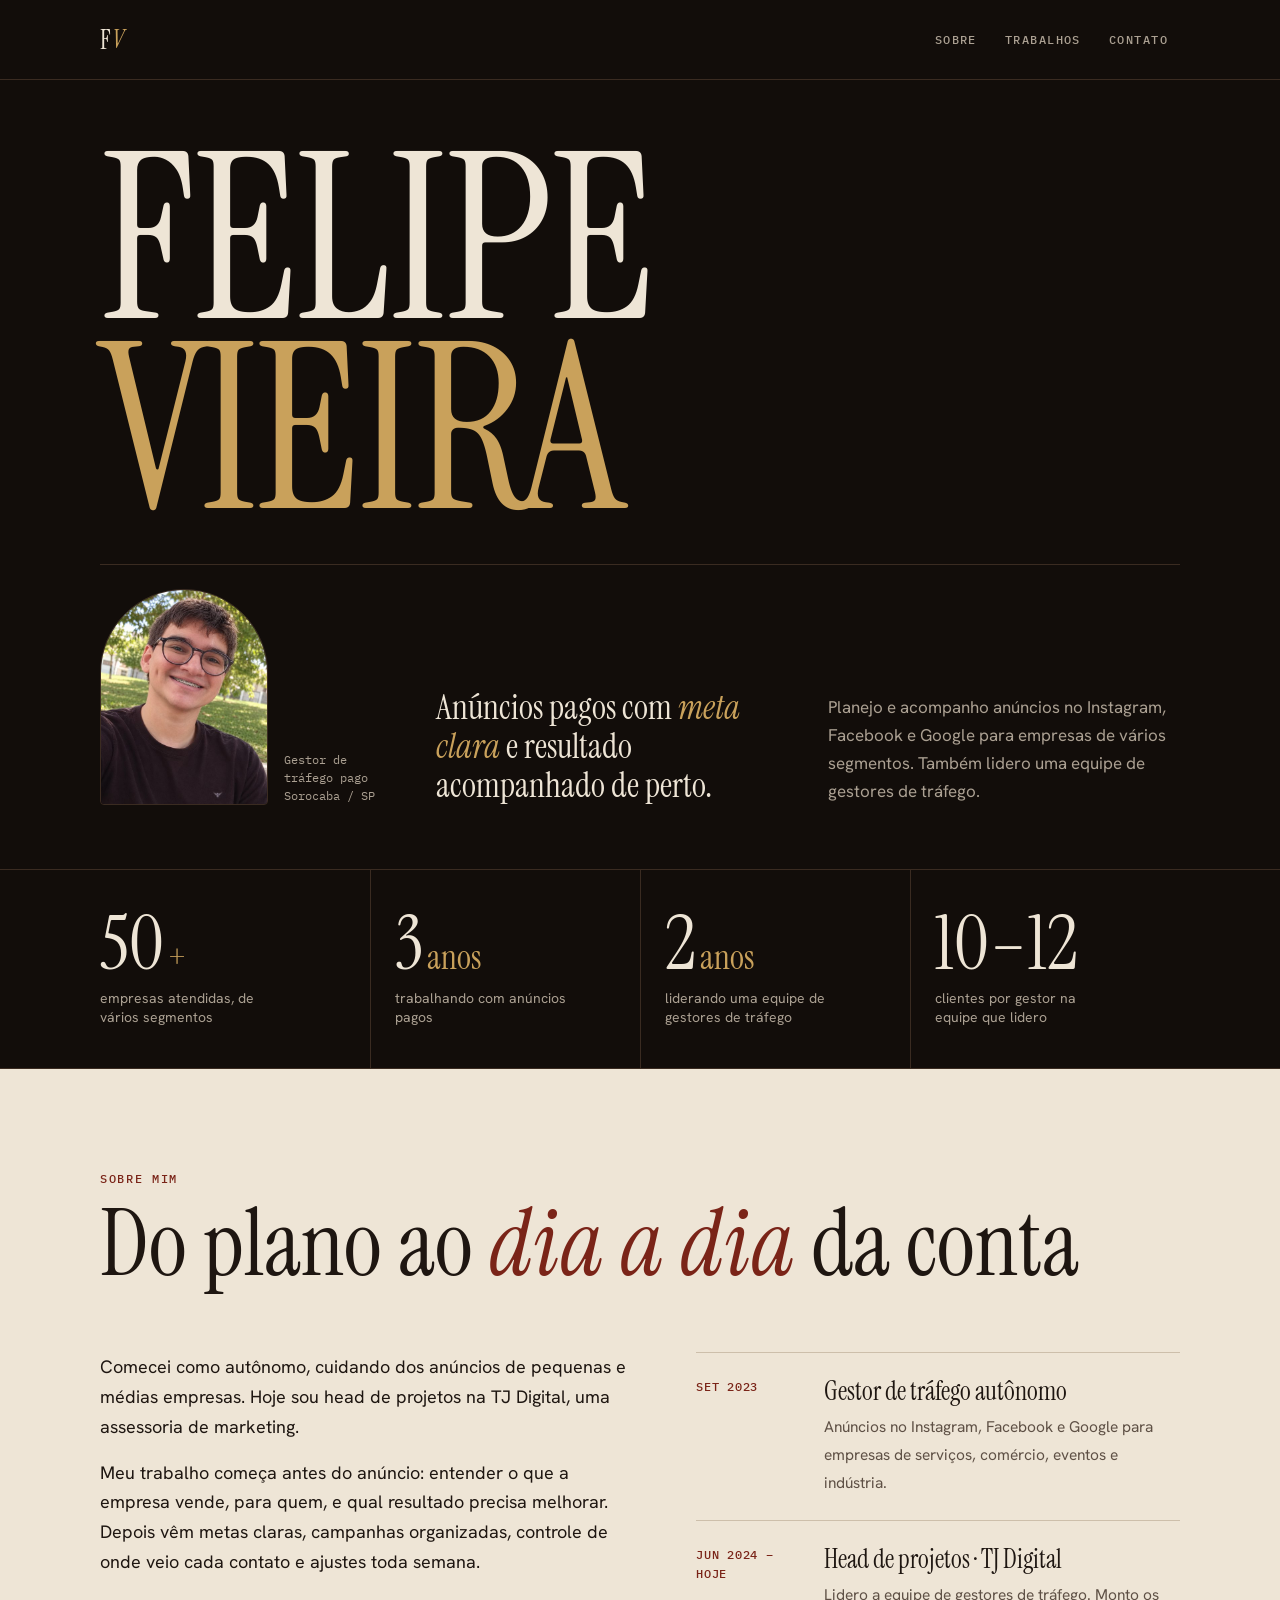
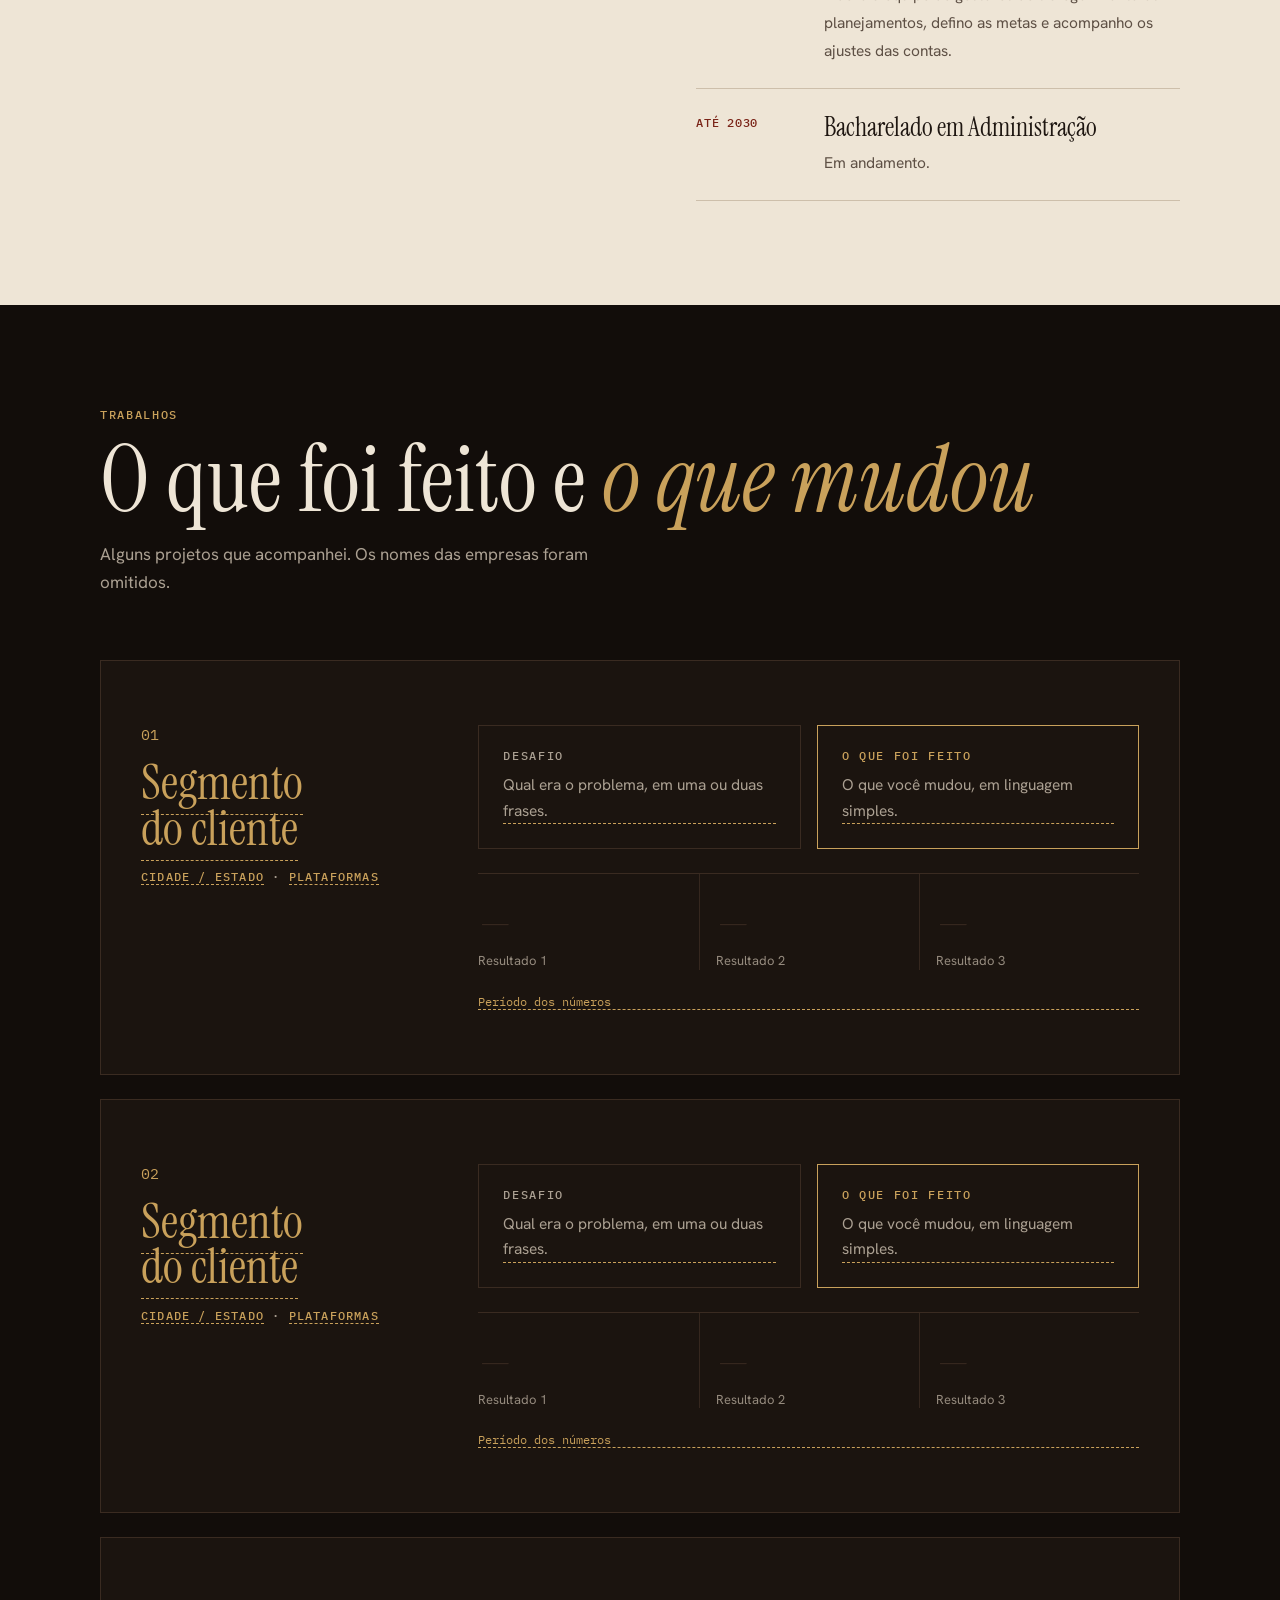
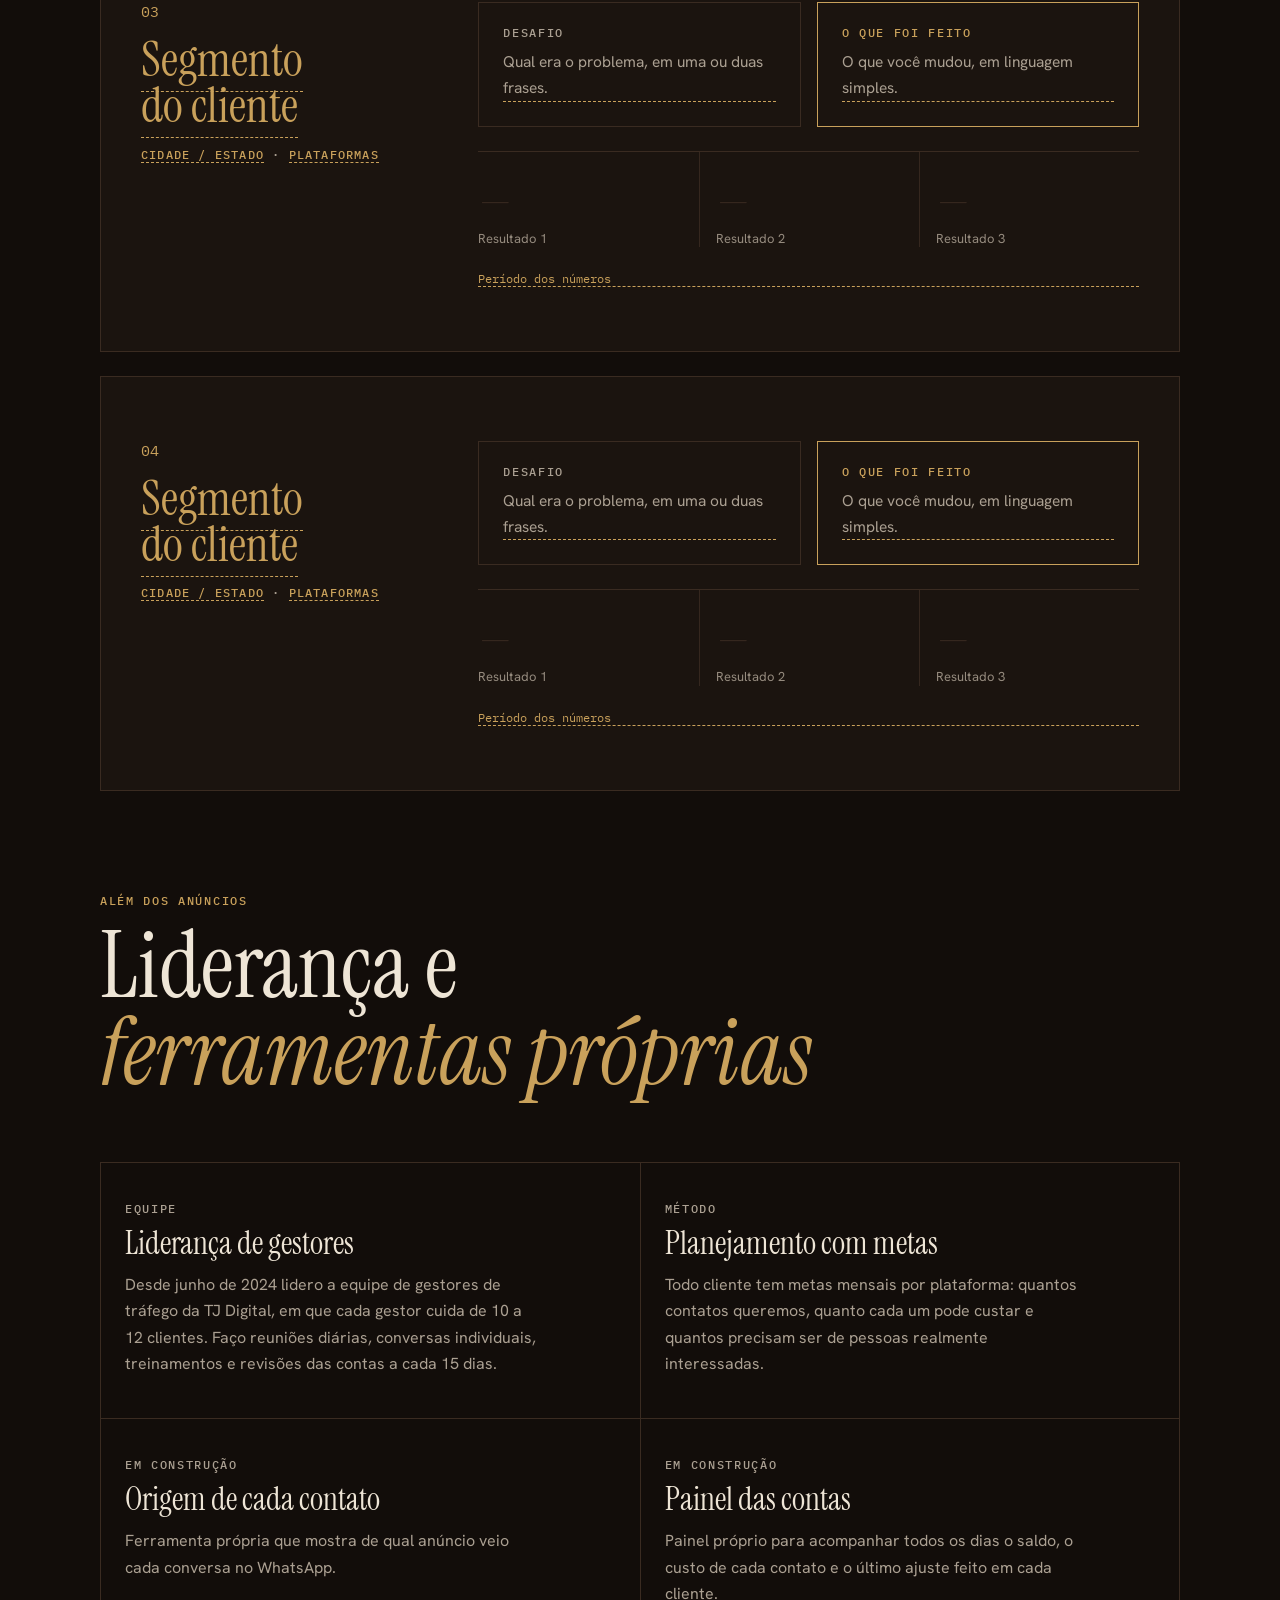
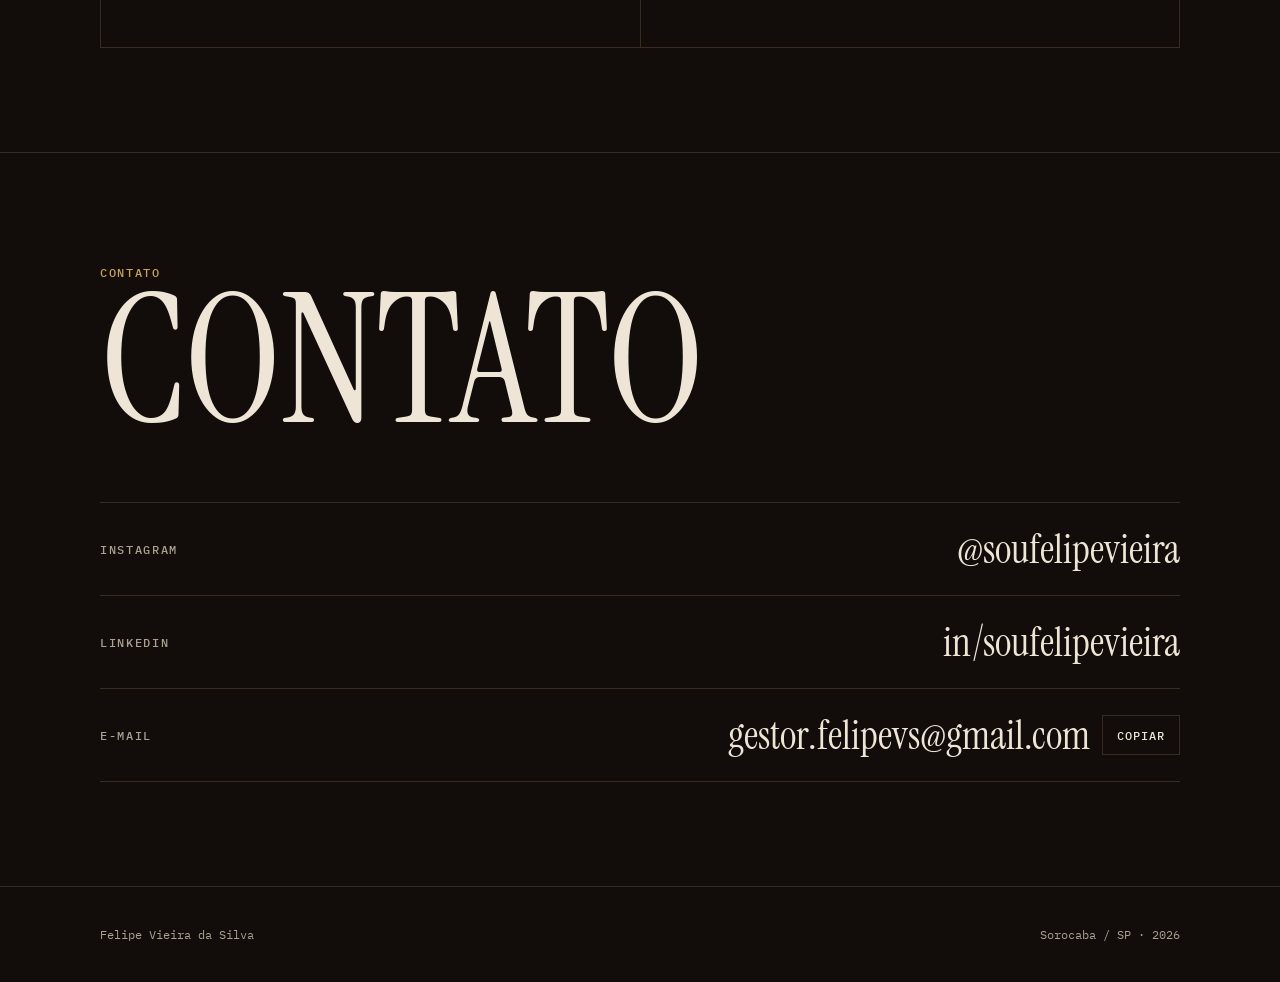
==== index.html @ b5c44168 "Primeira versão do portfólio Co-Authored-By: Claude Opus 5.5 <noreply@anthropic.com> Claude-Session:" ====
<!doctype html>
<html lang="pt-BR">
<head>
<script async src="https://www.googletagmanager.com/gtm.js?id=GTM-PTPLWL6Q"></script>
<script>
  window.dataLayer = window.dataLayer || [];
  function gtag(){dataLayer.push(arguments);}
  gtag('js', new Date());
</script>
<meta charset="utf-8">
<meta name="viewport" content="width=device-width, initial-scale=1, viewport-fit=cover">
<meta property="og:title" content="Felipe Vieira · Gestor de tráfego pago">
<meta property="og:description" content="Trabalhos, números e contato de Felipe Vieira, gestor de tráfego pago.">
<meta property="og:image" content="https://soufelipevieira.com/foto-felipe.jpg">
<meta property="og:url" content="https://soufelipevieira.com/">
<meta property="og:type" content="website">
<link rel="canonical" href="https://soufelipevieira.com/">
<title>Felipe Vieira · Tráfego</title>
<meta name="description" content="Felipe Vieira, gestor de tráfego pago. Trabalhos, números e contato.">
<link rel="preconnect" href="https://fonts.googleapis.com">
<link rel="preconnect" href="https://fonts.gstatic.com" crossorigin>
<link rel="stylesheet" href="https://fonts.googleapis.com/css2?family=Instrument+Serif:ital@0;1&family=Hanken+Grotesk:wght@400;500;600&family=IBM+Plex+Mono:wght@400;500&display=swap">
<style>
html,body{margin:0}img{max-width:100%}[hidden]{display:none!important}

/* Layout: estrutura de landing (topo, números, sobre, trabalhos, contato) com clima de galeria escura —
   nome gigante em serifa estreita, foto pequena emoldurada, uma faixa clara de "papel" no meio para dar respiro. */
:root{
  --ink:#120D0A;        /* fundo: quase preto, amarronzado */
  --ink-2:#1B140F;      /* superfícies */
  --line:#3A2B21;       /* linhas e bordas */
  --paper:#EEE5D6;      /* branco quebrado (texto e faixa clara) */
  --paper-dim:#ABA092;  /* texto secundário no escuro */
  --gold:#C9A15B;       /* destaque único */
  --oxblood:#7A2418;    /* toque de vermelho profundo, só detalhe */
  --on-paper:#1E1611;   /* texto na faixa clara */
  --on-paper-dim:#5E5045;
  --f-display:'Instrument Serif', 'Times New Roman', Georgia, serif;
  --f-body:'Hanken Grotesk', system-ui, -apple-system, 'Segoe UI', sans-serif;
  --f-data:'IBM Plex Mono', ui-monospace, Menlo, monospace;
  --s-1:8px; --s-2:16px; --s-3:24px; --s-4:40px; --s-5:64px; --s-6:104px;
  color-scheme:dark;
}
*{box-sizing:border-box}
html{scroll-behavior:smooth}
@media (prefers-reduced-motion:reduce){html{scroll-behavior:auto}}
body{background:var(--ink);color:var(--paper);font:17px/1.65 var(--f-body);-webkit-font-smoothing:antialiased}
.wrap{max-width:1120px;margin:0 auto;padding-left:max(20px,env(safe-area-inset-left,0px));padding-right:max(20px,env(safe-area-inset-right,0px))}
h1,h2,h3{font-family:var(--f-display);font-weight:400;margin:0;line-height:.95;text-wrap:balance}
p{margin:0}
a{color:inherit}
:focus-visible{outline:2px solid var(--gold);outline-offset:4px;border-radius:2px}
.skip{position:absolute;left:-9999px;top:8px;background:var(--gold);color:var(--ink);padding:8px 12px;z-index:100}
.skip:focus{left:16px}
.label{font:500 12px/1 var(--f-data);letter-spacing:.14em;text-transform:uppercase;color:var(--gold)}
.label.dim{color:var(--paper-dim)}

/* topo */
.nav{padding-block:22px;border-bottom:1px solid var(--line)}
.nav .wrap{display:flex;justify-content:space-between;align-items:center;gap:16px}
.mono{font:400 26px/1 var(--f-display);letter-spacing:.02em;text-decoration:none}
.mono i{color:var(--gold)}
.nav ul{list-style:none;margin:0;padding:0;display:flex;gap:4px}
.nav a.l{display:inline-block;padding:10px 12px;font:500 12px var(--f-data);letter-spacing:.12em;text-transform:uppercase;text-decoration:none;color:var(--paper-dim)}
.nav a.l:hover{color:var(--paper)}

.hero{padding-block:var(--s-5) var(--s-5)}
.hero .wrap{display:grid;gap:var(--s-4);grid-template-columns:minmax(0,1fr)}
@media(min-width:860px){.hero-side{display:grid!important;grid-template-columns:auto minmax(0,1fr) minmax(0,1fr);gap:var(--s-4)!important;align-items:end;padding-top:var(--s-3);border-top:1px solid var(--line)}}
.name{font-size:clamp(84px,21vw,232px);text-transform:uppercase;letter-spacing:-.01em;line-height:.82}
.name span{display:block}
.name span:last-child{color:var(--gold)}
.hero-side{display:flex;flex-direction:column;gap:var(--s-3)}
.portrait{display:flex;gap:var(--s-2);align-items:flex-end}
.portrait img{width:168px;height:216px;object-fit:cover;object-position:52% 30%;border-radius:84px 84px 4px 4px;display:block;border:1px solid var(--line)}
.portrait figcaption{font:400 12px/1.5 var(--f-data);color:var(--paper-dim);max-width:16ch}
.tagline{font:400 clamp(26px,3.4vw,34px)/1.15 var(--f-display)}
.tagline em{color:var(--gold)}
.intro{color:var(--paper-dim);max-width:44ch}

/* números */
.numbers{border-block:1px solid var(--line)}
.numbers ul{list-style:none;margin:0;padding:0;display:grid;grid-template-columns:repeat(2,minmax(0,1fr))}
@media(min-width:860px){.numbers ul{grid-template-columns:repeat(4,minmax(0,1fr))}}
.numbers li{padding:var(--s-4) var(--s-2) var(--s-4) 0;display:flex;flex-direction:column;gap:10px;border-bottom:1px solid var(--line)}
.numbers li:nth-child(odd){padding-right:var(--s-2)}
.numbers li:nth-child(even){padding-left:var(--s-2);border-left:1px solid var(--line)}
@media(min-width:860px){
  .numbers li{border-bottom:none;padding:var(--s-4) var(--s-3)!important;border-left:1px solid var(--line)}
  .numbers li:first-child{border-left:none;padding-left:0!important}
}
.numbers b{font:400 clamp(52px,7vw,76px)/.9 var(--f-display);color:var(--paper);font-variant-numeric:lining-nums}
.numbers b small{font-size:.45em;color:var(--gold);margin-left:4px}
.numbers span{font-size:14px;line-height:1.4;color:var(--paper-dim);max-width:22ch}

/* seções */
.section{padding-block:var(--s-6)}
.head{display:flex;flex-direction:column;gap:var(--s-2);margin-bottom:var(--s-5)}
.head h2{font-size:clamp(48px,8vw,92px)}
.head h2 em{color:var(--gold)}
.head p{color:var(--paper-dim);max-width:52ch}

/* sobre: faixa clara */
.about{background:var(--paper);color:var(--on-paper)}
.about .label{color:var(--oxblood)}
.about .head h2 em{color:var(--oxblood)}
.about .head p{color:var(--on-paper-dim)}
.about-grid{display:grid;gap:var(--s-5);grid-template-columns:minmax(0,1fr)}
@media(min-width:860px){.about-grid{grid-template-columns:minmax(0,1.1fr) minmax(0,1fr)}}
.about-text{display:flex;flex-direction:column;gap:var(--s-2);font-size:18px;max-width:58ch}
.timeline{list-style:none;margin:0;padding:0;border-top:1px solid #cdbfab}
.timeline li{display:grid;grid-template-columns:112px minmax(0,1fr);gap:var(--s-2);padding-block:var(--s-3);border-bottom:1px solid #cdbfab}
.timeline time{font:500 12px/1.6 var(--f-data);letter-spacing:.06em;text-transform:uppercase;color:var(--oxblood)}
.timeline strong{display:block;font:400 26px/1.1 var(--f-display);margin-bottom:6px}
.timeline span{color:var(--on-paper-dim);font-size:15.5px}

/* trabalhos: modelos */
.cases{display:flex;flex-direction:column;gap:var(--s-3)}
.case{border:1px solid var(--line);background:var(--ink-2);padding:var(--s-4) var(--s-3);display:grid;gap:var(--s-4);grid-template-columns:minmax(0,1fr)}
@media(min-width:860px){.case{grid-template-columns:minmax(0,.9fr) minmax(0,2fr);padding:var(--s-5) var(--s-4)}}
.case-id{display:flex;flex-direction:column;gap:var(--s-2)}
.case-no{font:400 15px var(--f-data);color:var(--gold)}
.case h3{font-size:clamp(34px,4.4vw,48px)}
.case-meta{font:500 12px/1.6 var(--f-data);letter-spacing:.1em;text-transform:uppercase;color:var(--paper-dim)}
.case-body{display:flex;flex-direction:column;gap:var(--s-3)}
.pair{display:grid;gap:var(--s-2);grid-template-columns:minmax(0,1fr)}
@media(min-width:640px){.pair{grid-template-columns:repeat(2,minmax(0,1fr))}}
.block{padding:var(--s-3);border:1px solid var(--line);display:flex;flex-direction:column;gap:10px}
.block.done{border-color:var(--gold)}
.block p{color:var(--paper-dim);font-size:15.5px}
.results{display:grid;grid-template-columns:repeat(3,minmax(0,1fr));border-top:1px solid var(--line)}
.result{padding:var(--s-3) var(--s-2) 0 0;display:flex;flex-direction:column;gap:6px;min-width:0}
.result + .result{padding-left:var(--s-2);border-left:1px solid var(--line)}
.result b{font:400 clamp(34px,4.6vw,48px)/1 var(--f-display);color:var(--paper)}
.result span{font-size:13px;line-height:1.35;color:var(--paper-dim)}
.period{font:400 12px var(--f-data);color:var(--paper-dim)}
.tbd{color:var(--paper-dim);opacity:.85}
.tbd b{color:var(--line);-webkit-text-stroke:0}

/* além dos anúncios */
.extras{display:grid;gap:1px;background:var(--line);border:1px solid var(--line);grid-template-columns:minmax(0,1fr)}
@media(min-width:760px){.extras{grid-template-columns:repeat(2,minmax(0,1fr))}}
.extra{background:var(--ink);padding:var(--s-4) var(--s-3);display:flex;flex-direction:column;gap:12px}
.extra h3{font-size:32px;line-height:1.05}
.extra p{color:var(--paper-dim);font-size:16px;max-width:46ch}

/* contato */
.contact{border-top:1px solid var(--line)}
.contact h2{font-size:clamp(72px,16vw,180px);text-transform:uppercase;line-height:.85}
.contact-list{list-style:none;margin:var(--s-5) 0 0;padding:0;border-top:1px solid var(--line)}
.contact-list li{display:flex;flex-wrap:wrap;justify-content:space-between;align-items:center;gap:12px 24px;padding-block:var(--s-3);border-bottom:1px solid var(--line)}
.contact-list .k{font:500 12px var(--f-data);letter-spacing:.14em;text-transform:uppercase;color:var(--paper-dim);min-width:120px}
.contact-list a{font:400 clamp(26px,4vw,40px)/1.1 var(--f-display);text-decoration:none;overflow-wrap:anywhere;min-width:0}
.contact-list a:hover{color:var(--gold)}
.contact-list .v{display:flex;flex-wrap:wrap;align-items:center;gap:12px;flex:1;justify-content:flex-end;min-width:0}
.copy{font:500 12px var(--f-data);letter-spacing:.08em;text-transform:uppercase;padding:10px 14px;background:transparent;border:1px solid var(--line);color:var(--paper);cursor:pointer;min-height:40px}
.copy:hover{border-color:var(--gold)}
.ph{color:var(--gold);border-bottom:1px dashed var(--gold)}
footer{padding-block:var(--s-4);border-top:1px solid var(--line)}
footer .wrap{display:flex;flex-wrap:wrap;justify-content:space-between;gap:12px;font:400 12px var(--f-data);color:var(--paper-dim)}

@media (prefers-reduced-motion:no-preference){
  .name span{animation:rise .9s cubic-bezier(.2,.7,.2,1) both}
  .name span:last-child{animation-delay:.08s}
  @keyframes rise{from{transform:translateY(18px);opacity:.25}to{transform:none;opacity:1}}
  .contact-list a,.nav a.l,.copy{transition:color .2s,border-color .2s}
}
</style>

</head>
<body>
<a class="skip" href="#conteudo">Pular para o conteúdo</a>

<nav class="nav" aria-label="Principal">
  <div class="wrap">
    <a class="mono" href="#topo" aria-label="Início">F<i>V</i></a>
    <ul>
      <li><a class="l" href="#sobre">Sobre</a></li>
      <li><a class="l" href="#trabalhos">Trabalhos</a></li>
      <li><a class="l" href="#contato">Contato</a></li>
    </ul>
  </div>
</nav>

<header class="hero" id="topo">
  <div class="wrap">
    <h1 class="name"><span>Felipe</span><span>Vieira</span></h1>
    <div class="hero-side">
      <figure class="portrait" style="margin:0">
        <img src="foto-felipe.jpg" alt="Retrato de Felipe Vieira" width="168" height="216">
        <figcaption>Gestor de tráfego pago<br>Sorocaba / SP</figcaption>
      </figure>
      <p class="tagline">Anúncios pagos com <em>meta clara</em> e resultado acompanhado de perto.</p>
      <p class="intro">Planejo e acompanho anúncios no Instagram, Facebook e Google para empresas de vários segmentos. Também lidero uma equipe de gestores de tráfego.</p>
    </div>
  </div>
</header>

<main id="conteudo">

<section class="numbers" aria-label="Números">
  <div class="wrap">
    <ul>
      <li><b>50<small>+</small></b><span>empresas atendidas, de vários segmentos</span></li>
      <li><b>3<small>anos</small></b><span>trabalhando com anúncios pagos</span></li>
      <li><b>2<small>anos</small></b><span>liderando uma equipe de gestores de tráfego</span></li>
      <li><b>10–12</b><span>clientes por gestor na equipe que lidero</span></li>
    </ul>
  </div>
</section>

<section class="section about" id="sobre">
  <div class="wrap">
    <div class="head">
      <span class="label">Sobre mim</span>
      <h2>Do plano ao <em>dia a dia</em> da conta</h2>
    </div>
    <div class="about-grid">
      <div class="about-text">
        <p>Comecei como autônomo, cuidando dos anúncios de pequenas e médias empresas. Hoje sou head de projetos na TJ Digital, uma assessoria de marketing.</p>
        <p>Meu trabalho começa antes do anúncio: entender o que a empresa vende, para quem, e qual resultado precisa melhorar. Depois vêm metas claras, campanhas organizadas, controle de onde veio cada contato e ajustes toda semana.</p>
      </div>
      <ol class="timeline">
        <li><time>set 2023</time><div><strong>Gestor de tráfego autônomo</strong><span>Anúncios no Instagram, Facebook e Google para empresas de serviços, comércio, eventos e indústria.</span></div></li>
        <li><time>jun 2024 – hoje</time><div><strong>Head de projetos · TJ Digital</strong><span>Lidero a equipe de gestores de tráfego. Monto os planejamentos, defino as metas e acompanho os ajustes das contas.</span></div></li>
        <li><time>até 2030</time><div><strong>Bacharelado em Administração</strong><span>Em andamento.</span></div></li>
      </ol>
    </div>
  </div>
</section>

<section class="section" id="trabalhos">
  <div class="wrap">
    <div class="head">
      <span class="label">Trabalhos</span>
      <h2>O que foi feito e <em>o que mudou</em></h2>
      <p>Alguns projetos que acompanhei. Os nomes das empresas foram omitidos.</p>
    </div>

    <div class="cases">
      <article class="case">
        <div class="case-id">
          <span class="case-no">01</span>
          <h3><span class="ph">Segmento do cliente</span></h3>
          <span class="case-meta"><span class="ph">Cidade / estado</span> · <span class="ph">Plataformas</span></span>
        </div>
        <div class="case-body">
          <div class="pair">
            <div class="block"><span class="label dim">Desafio</span><p class="ph">Qual era o problema, em uma ou duas frases.</p></div>
            <div class="block done"><span class="label">O que foi feito</span><p class="ph">O que você mudou, em linguagem simples.</p></div>
          </div>
          <div class="results">
            <div class="result tbd"><b>—</b><span>Resultado 1</span></div>
            <div class="result tbd"><b>—</b><span>Resultado 2</span></div>
            <div class="result tbd"><b>—</b><span>Resultado 3</span></div>
          </div>
          <p class="period ph">Período dos números</p>
        </div>
      </article>

      <article class="case">
        <div class="case-id">
          <span class="case-no">02</span>
          <h3><span class="ph">Segmento do cliente</span></h3>
          <span class="case-meta"><span class="ph">Cidade / estado</span> · <span class="ph">Plataformas</span></span>
        </div>
        <div class="case-body">
          <div class="pair">
            <div class="block"><span class="label dim">Desafio</span><p class="ph">Qual era o problema, em uma ou duas frases.</p></div>
            <div class="block done"><span class="label">O que foi feito</span><p class="ph">O que você mudou, em linguagem simples.</p></div>
          </div>
          <div class="results">
            <div class="result tbd"><b>—</b><span>Resultado 1</span></div>
            <div class="result tbd"><b>—</b><span>Resultado 2</span></div>
            <div class="result tbd"><b>—</b><span>Resultado 3</span></div>
          </div>
          <p class="period ph">Período dos números</p>
        </div>
      </article>

      <article class="case">
        <div class="case-id">
          <span class="case-no">03</span>
          <h3><span class="ph">Segmento do cliente</span></h3>
          <span class="case-meta"><span class="ph">Cidade / estado</span> · <span class="ph">Plataformas</span></span>
        </div>
        <div class="case-body">
          <div class="pair">
            <div class="block"><span class="label dim">Desafio</span><p class="ph">Qual era o problema, em uma ou duas frases.</p></div>
            <div class="block done"><span class="label">O que foi feito</span><p class="ph">O que você mudou, em linguagem simples.</p></div>
          </div>
          <div class="results">
            <div class="result tbd"><b>—</b><span>Resultado 1</span></div>
            <div class="result tbd"><b>—</b><span>Resultado 2</span></div>
            <div class="result tbd"><b>—</b><span>Resultado 3</span></div>
          </div>
          <p class="period ph">Período dos números</p>
        </div>
      </article>

      <article class="case">
        <div class="case-id">
          <span class="case-no">04</span>
          <h3><span class="ph">Segmento do cliente</span></h3>
          <span class="case-meta"><span class="ph">Cidade / estado</span> · <span class="ph">Plataformas</span></span>
        </div>
        <div class="case-body">
          <div class="pair">
            <div class="block"><span class="label dim">Desafio</span><p class="ph">Qual era o problema, em uma ou duas frases.</p></div>
            <div class="block done"><span class="label">O que foi feito</span><p class="ph">O que você mudou, em linguagem simples.</p></div>
          </div>
          <div class="results">
            <div class="result tbd"><b>—</b><span>Resultado 1</span></div>
            <div class="result tbd"><b>—</b><span>Resultado 2</span></div>
            <div class="result tbd"><b>—</b><span>Resultado 3</span></div>
          </div>
          <p class="period ph">Período dos números</p>
        </div>
      </article>
    </div>
  </div>
</section>

<section class="section" id="alem" style="padding-top:0">
  <div class="wrap">
    <div class="head">
      <span class="label">Além dos anúncios</span>
      <h2>Liderança e <em>ferramentas próprias</em></h2>
    </div>
    <div class="extras">
      <div class="extra"><span class="label dim">Equipe</span><h3>Liderança de gestores</h3><p>Desde junho de 2024 lidero a equipe de gestores de tráfego da TJ Digital, em que cada gestor cuida de 10 a 12 clientes. Faço reuniões diárias, conversas individuais, treinamentos e revisões das contas a cada 15 dias.</p></div>
      <div class="extra"><span class="label dim">Método</span><h3>Planejamento com metas</h3><p>Todo cliente tem metas mensais por plataforma: quantos contatos queremos, quanto cada um pode custar e quantos precisam ser de pessoas realmente interessadas.</p></div>
      <div class="extra"><span class="label dim">Em construção</span><h3>Origem de cada contato</h3><p>Ferramenta própria que mostra de qual anúncio veio cada conversa no WhatsApp.</p></div>
      <div class="extra"><span class="label dim">Em construção</span><h3>Painel das contas</h3><p>Painel próprio para acompanhar todos os dias o saldo, o custo de cada contato e o último ajuste feito em cada cliente.</p></div>
    </div>
  </div>
</section>

<section class="section contact" id="contato">
  <div class="wrap">
    <span class="label">Contato</span>
    <h2>Contato</h2>
    <ul class="contact-list">
      <li><span class="k">Instagram</span><span class="v"><a href="https://www.instagram.com/soufelipevieira/" target="_blank" rel="noopener">@soufelipevieira</a></span></li>
      <li><span class="k">LinkedIn</span><span class="v"><a href="https://www.linkedin.com/in/soufelipevieira/" target="_blank" rel="noopener">in/soufelipevieira</a></span></li>
      <li><span class="k">E-mail</span><span class="v"><a id="mail" href="mailto:gestor.felipevs@gmail.com">gestor.felipevs@gmail.com</a><button class="copy" id="copyBtn" type="button">Copiar</button></span></li>
    </ul>
  </div>
</section>

</main>

<footer><div class="wrap"><span>Felipe Vieira da Silva</span><span>Sorocaba / SP · 2026</span></div></footer>

<script>
document.getElementById('copyBtn').addEventListener('click',function(){
  var el=document.getElementById('mail'),t=el.textContent,b=this;
  function done(){b.textContent='Copiado';setTimeout(function(){b.textContent='Copiar'},1600)}
  function sel(){var r=document.createRange();r.selectNodeContents(el);var s=getSelection();s.removeAllRanges();s.addRange(r);b.textContent='Selecionado'}
  try{navigator.clipboard.writeText(t).then(done,sel)}catch(e){sel()}
});
</script>

</body>
</html>
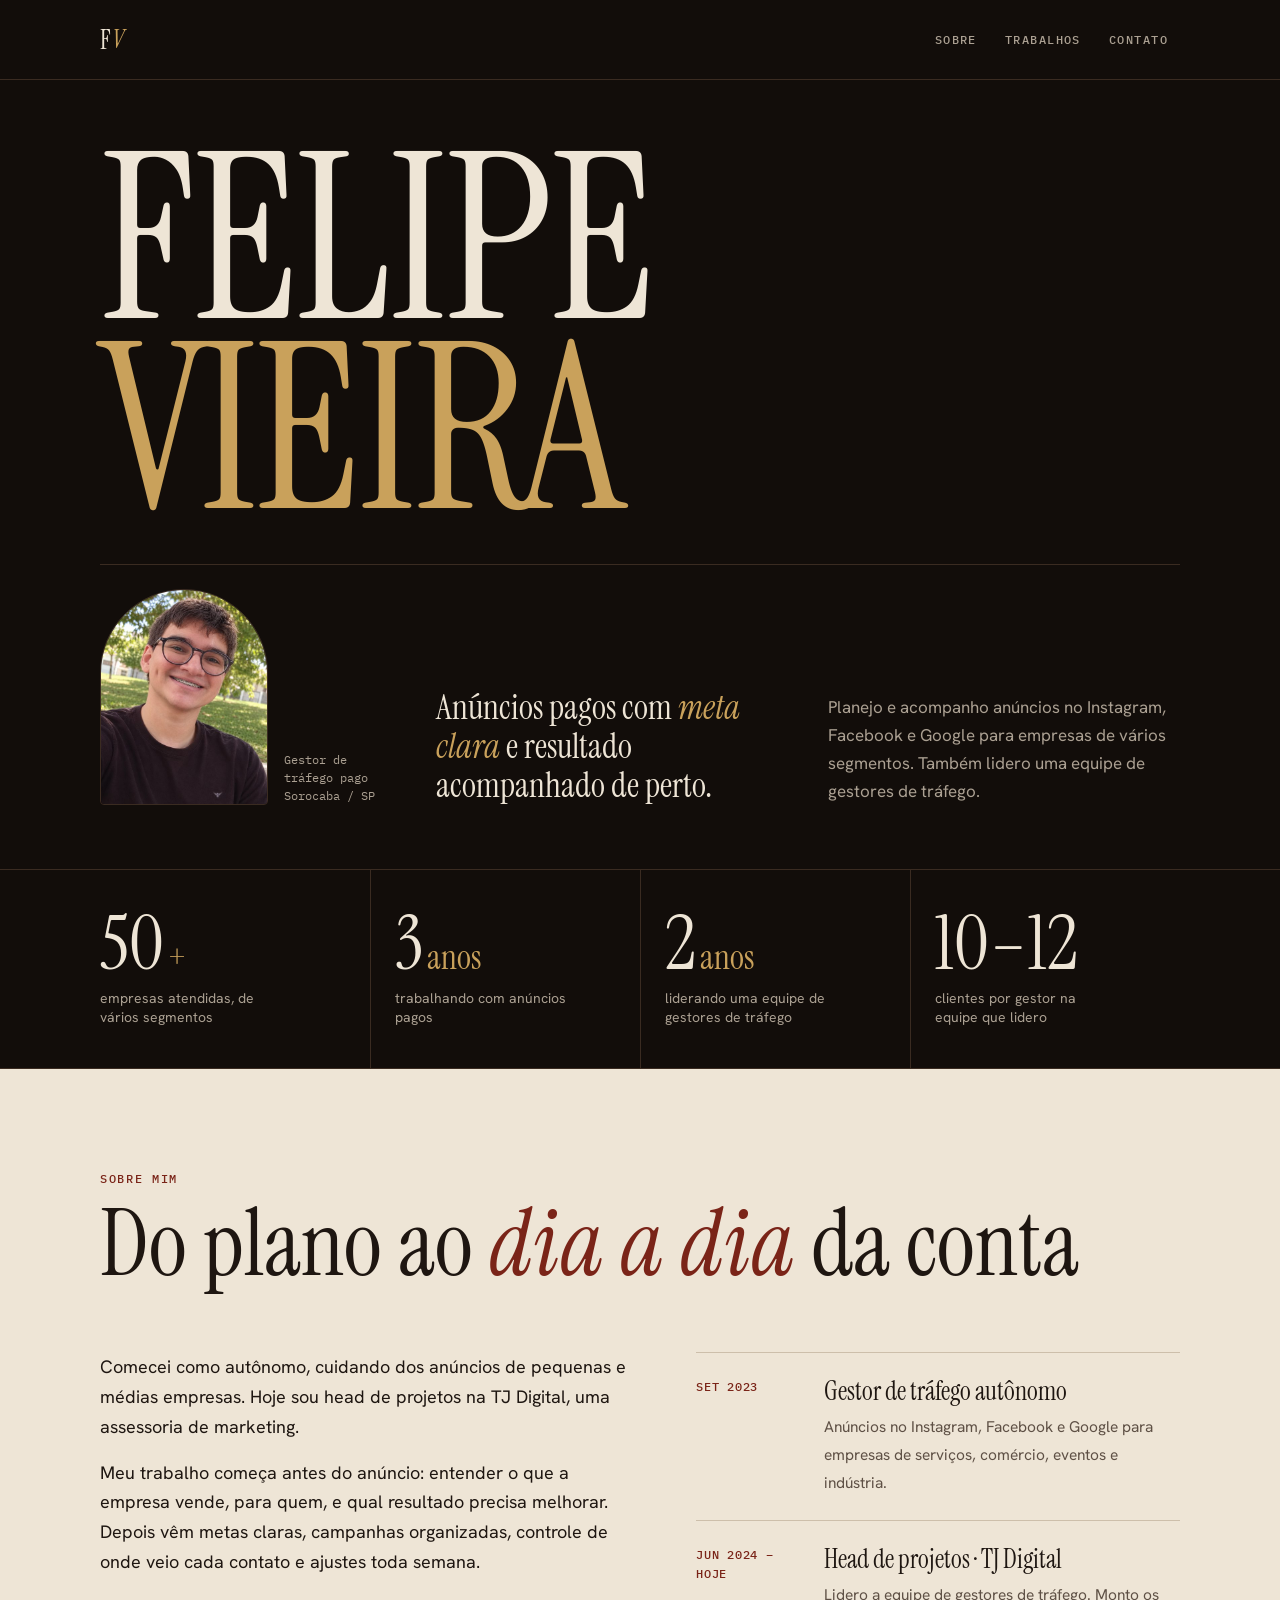
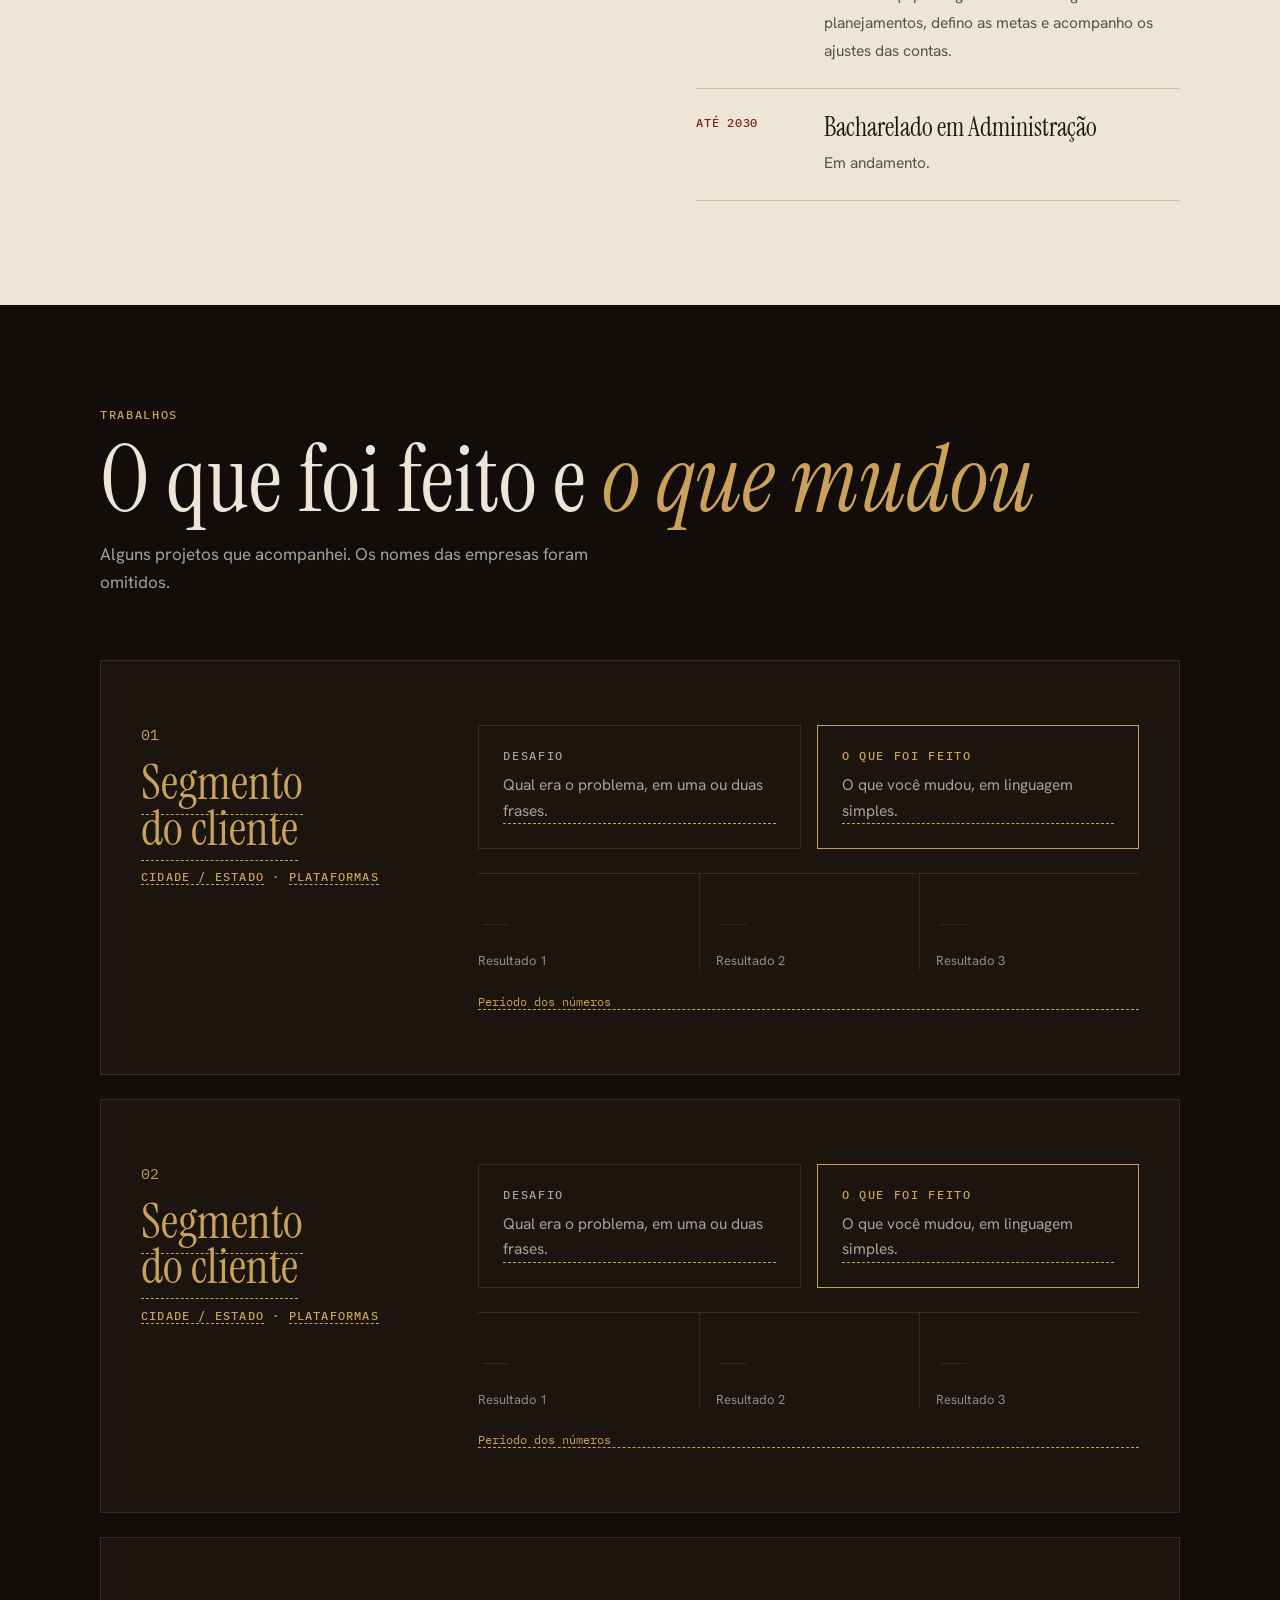
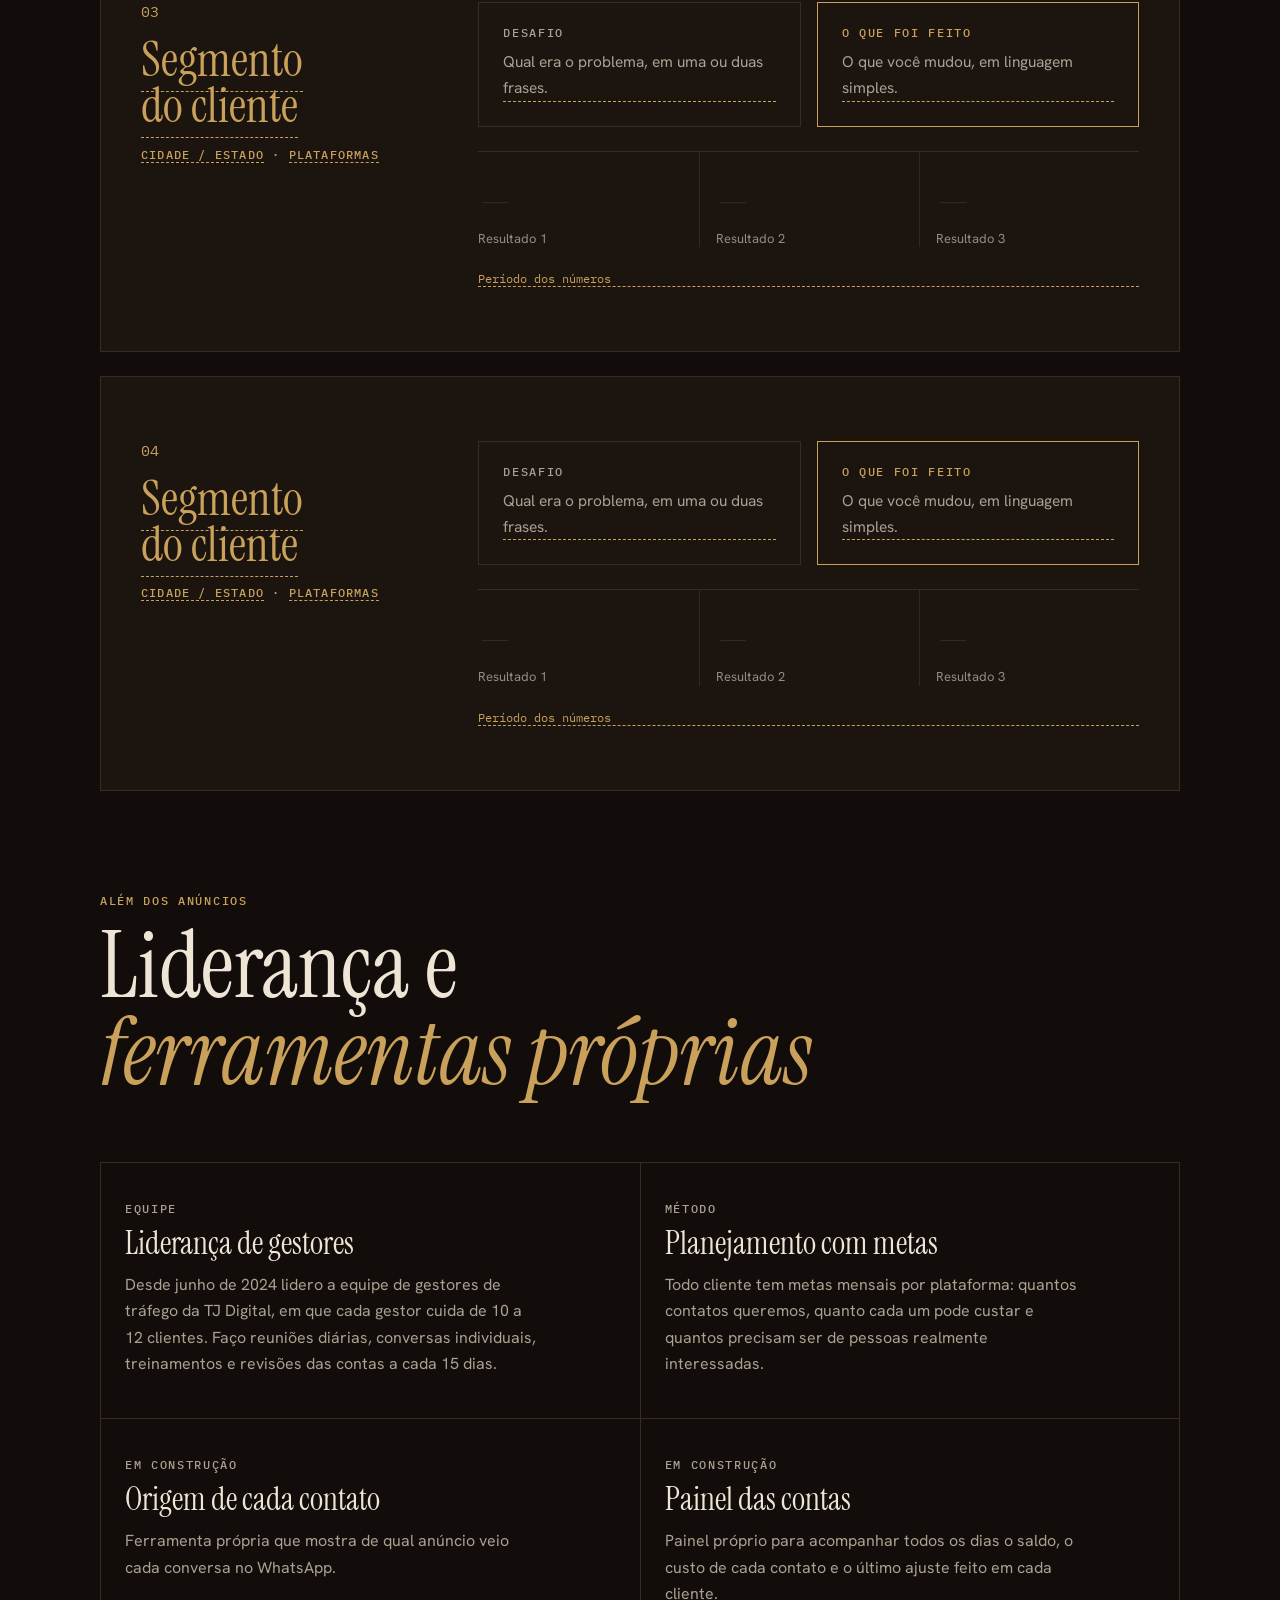
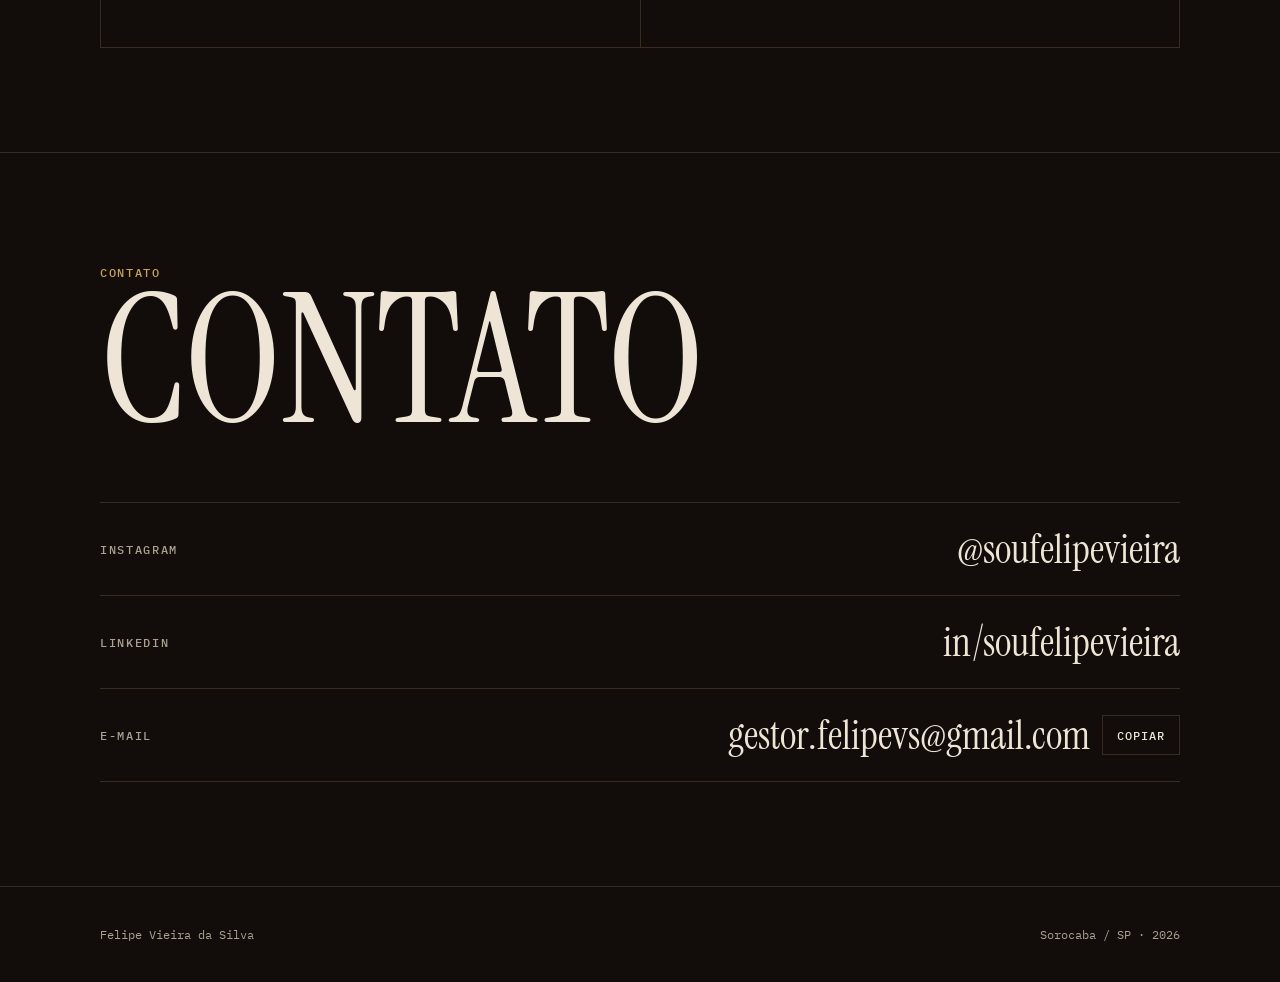
==== commit 0100960f: "Adiciona movimento: seções surgindo ao rolar, contagem dos números e efeitos ao passar o mouse Co-Au" ====
--- a/index.html
+++ b/index.html
@@ -165,6 +165,21 @@
   @keyframes rise{from{transform:translateY(18px);opacity:.25}to{transform:none;opacity:1}}
   .contact-list a,.nav a.l,.copy{transition:color .2s,border-color .2s}
 }
+
+/* movimento */
+.portrait img{transition:transform .5s cubic-bezier(.2,.7,.2,1)}
+.portrait:hover img{transform:scale(1.03)}
+.case{transition:border-color .3s}
+.case:hover{border-color:#5a4330}
+.block.done{position:relative;overflow:hidden}
+.contact-list a{background:linear-gradient(var(--gold),var(--gold)) 0 100%/0 1px no-repeat;transition:background-size .35s,color .2s}
+.contact-list a:hover{background-size:100% 1px}
+@media (prefers-reduced-motion:no-preference){
+  .js .reveal{opacity:0;transform:translateY(28px);transition:opacity .8s cubic-bezier(.2,.7,.2,1),transform .8s cubic-bezier(.2,.7,.2,1);transition-delay:var(--d,0s)}
+  .js .reveal.in{opacity:1;transform:none}
+  .portrait img{animation:fadein 1.1s .25s cubic-bezier(.2,.7,.2,1) both}
+  @keyframes fadein{from{opacity:.3;transform:scale(.96)}to{opacity:1;transform:none}}
+}
 </style>
 
 </head>
@@ -186,12 +201,12 @@
   <div class="wrap">
     <h1 class="name"><span>Felipe</span><span>Vieira</span></h1>
     <div class="hero-side">
-      <figure class="portrait" style="margin:0">
+      <figure class="reveal portrait" style="margin:0">
         <img src="foto-felipe.jpg" alt="Retrato de Felipe Vieira" width="168" height="216">
         <figcaption>Gestor de tráfego pago<br>Sorocaba / SP</figcaption>
       </figure>
-      <p class="tagline">Anúncios pagos com <em>meta clara</em> e resultado acompanhado de perto.</p>
-      <p class="intro">Planejo e acompanho anúncios no Instagram, Facebook e Google para empresas de vários segmentos. Também lidero uma equipe de gestores de tráfego.</p>
+      <p class="reveal tagline">Anúncios pagos com <em>meta clara</em> e resultado acompanhado de perto.</p>
+      <p class="reveal intro">Planejo e acompanho anúncios no Instagram, Facebook e Google para empresas de vários segmentos. Também lidero uma equipe de gestores de tráfego.</p>
     </div>
   </div>
 </header>
@@ -201,29 +216,29 @@
 <section class="numbers" aria-label="Números">
   <div class="wrap">
     <ul>
-      <li><b>50<small>+</small></b><span>empresas atendidas, de vários segmentos</span></li>
-      <li><b>3<small>anos</small></b><span>trabalhando com anúncios pagos</span></li>
-      <li><b>2<small>anos</small></b><span>liderando uma equipe de gestores de tráfego</span></li>
-      <li><b>10–12</b><span>clientes por gestor na equipe que lidero</span></li>
+      <li class="reveal"><b>50<small>+</small></b><span>empresas atendidas, de vários segmentos</span></li>
+      <li class="reveal"><b>3<small>anos</small></b><span>trabalhando com anúncios pagos</span></li>
+      <li class="reveal"><b>2<small>anos</small></b><span>liderando uma equipe de gestores de tráfego</span></li>
+      <li class="reveal"><b>10–12</b><span>clientes por gestor na equipe que lidero</span></li>
     </ul>
   </div>
 </section>
 
 <section class="section about" id="sobre">
   <div class="wrap">
-    <div class="head">
+    <div class="reveal head">
       <span class="label">Sobre mim</span>
       <h2>Do plano ao <em>dia a dia</em> da conta</h2>
     </div>
     <div class="about-grid">
-      <div class="about-text">
+      <div class="reveal about-text">
         <p>Comecei como autônomo, cuidando dos anúncios de pequenas e médias empresas. Hoje sou head de projetos na TJ Digital, uma assessoria de marketing.</p>
         <p>Meu trabalho começa antes do anúncio: entender o que a empresa vende, para quem, e qual resultado precisa melhorar. Depois vêm metas claras, campanhas organizadas, controle de onde veio cada contato e ajustes toda semana.</p>
       </div>
       <ol class="timeline">
-        <li><time>set 2023</time><div><strong>Gestor de tráfego autônomo</strong><span>Anúncios no Instagram, Facebook e Google para empresas de serviços, comércio, eventos e indústria.</span></div></li>
-        <li><time>jun 2024 – hoje</time><div><strong>Head de projetos · TJ Digital</strong><span>Lidero a equipe de gestores de tráfego. Monto os planejamentos, defino as metas e acompanho os ajustes das contas.</span></div></li>
-        <li><time>até 2030</time><div><strong>Bacharelado em Administração</strong><span>Em andamento.</span></div></li>
+        <li class="reveal"><time>set 2023</time><div><strong>Gestor de tráfego autônomo</strong><span>Anúncios no Instagram, Facebook e Google para empresas de serviços, comércio, eventos e indústria.</span></div></li>
+        <li class="reveal"><time>jun 2024 – hoje</time><div><strong>Head de projetos · TJ Digital</strong><span>Lidero a equipe de gestores de tráfego. Monto os planejamentos, defino as metas e acompanho os ajustes das contas.</span></div></li>
+        <li class="reveal"><time>até 2030</time><div><strong>Bacharelado em Administração</strong><span>Em andamento.</span></div></li>
       </ol>
     </div>
   </div>
@@ -231,14 +246,14 @@
 
 <section class="section" id="trabalhos">
   <div class="wrap">
-    <div class="head">
+    <div class="reveal head">
       <span class="label">Trabalhos</span>
       <h2>O que foi feito e <em>o que mudou</em></h2>
       <p>Alguns projetos que acompanhei. Os nomes das empresas foram omitidos.</p>
     </div>
 
     <div class="cases">
-      <article class="case">
+      <article class="reveal case">
         <div class="case-id">
           <span class="case-no">01</span>
           <h3><span class="ph">Segmento do cliente</span></h3>
@@ -258,7 +273,7 @@
         </div>
       </article>
 
-      <article class="case">
+      <article class="reveal case">
         <div class="case-id">
           <span class="case-no">02</span>
           <h3><span class="ph">Segmento do cliente</span></h3>
@@ -278,7 +293,7 @@
         </div>
       </article>
 
-      <article class="case">
+      <article class="reveal case">
         <div class="case-id">
           <span class="case-no">03</span>
           <h3><span class="ph">Segmento do cliente</span></h3>
@@ -298,7 +313,7 @@
         </div>
       </article>
 
-      <article class="case">
+      <article class="reveal case">
         <div class="case-id">
           <span class="case-no">04</span>
           <h3><span class="ph">Segmento do cliente</span></h3>
@@ -323,15 +338,15 @@
 
 <section class="section" id="alem" style="padding-top:0">
   <div class="wrap">
-    <div class="head">
+    <div class="reveal head">
       <span class="label">Além dos anúncios</span>
       <h2>Liderança e <em>ferramentas próprias</em></h2>
     </div>
     <div class="extras">
-      <div class="extra"><span class="label dim">Equipe</span><h3>Liderança de gestores</h3><p>Desde junho de 2024 lidero a equipe de gestores de tráfego da TJ Digital, em que cada gestor cuida de 10 a 12 clientes. Faço reuniões diárias, conversas individuais, treinamentos e revisões das contas a cada 15 dias.</p></div>
-      <div class="extra"><span class="label dim">Método</span><h3>Planejamento com metas</h3><p>Todo cliente tem metas mensais por plataforma: quantos contatos queremos, quanto cada um pode custar e quantos precisam ser de pessoas realmente interessadas.</p></div>
-      <div class="extra"><span class="label dim">Em construção</span><h3>Origem de cada contato</h3><p>Ferramenta própria que mostra de qual anúncio veio cada conversa no WhatsApp.</p></div>
-      <div class="extra"><span class="label dim">Em construção</span><h3>Painel das contas</h3><p>Painel próprio para acompanhar todos os dias o saldo, o custo de cada contato e o último ajuste feito em cada cliente.</p></div>
+      <div class="reveal extra"><span class="label dim">Equipe</span><h3>Liderança de gestores</h3><p>Desde junho de 2024 lidero a equipe de gestores de tráfego da TJ Digital, em que cada gestor cuida de 10 a 12 clientes. Faço reuniões diárias, conversas individuais, treinamentos e revisões das contas a cada 15 dias.</p></div>
+      <div class="reveal extra"><span class="label dim">Método</span><h3>Planejamento com metas</h3><p>Todo cliente tem metas mensais por plataforma: quantos contatos queremos, quanto cada um pode custar e quantos precisam ser de pessoas realmente interessadas.</p></div>
+      <div class="reveal extra"><span class="label dim">Em construção</span><h3>Origem de cada contato</h3><p>Ferramenta própria que mostra de qual anúncio veio cada conversa no WhatsApp.</p></div>
+      <div class="reveal extra"><span class="label dim">Em construção</span><h3>Painel das contas</h3><p>Painel próprio para acompanhar todos os dias o saldo, o custo de cada contato e o último ajuste feito em cada cliente.</p></div>
     </div>
   </div>
 </section>
@@ -339,11 +354,11 @@
 <section class="section contact" id="contato">
   <div class="wrap">
     <span class="label">Contato</span>
-    <h2>Contato</h2>
+    <h2 class="reveal">Contato</h2>
     <ul class="contact-list">
-      <li><span class="k">Instagram</span><span class="v"><a href="https://www.instagram.com/soufelipevieira/" target="_blank" rel="noopener">@soufelipevieira</a></span></li>
-      <li><span class="k">LinkedIn</span><span class="v"><a href="https://www.linkedin.com/in/soufelipevieira/" target="_blank" rel="noopener">in/soufelipevieira</a></span></li>
-      <li><span class="k">E-mail</span><span class="v"><a id="mail" href="mailto:gestor.felipevs@gmail.com">gestor.felipevs@gmail.com</a><button class="copy" id="copyBtn" type="button">Copiar</button></span></li>
+      <li class="reveal"><span class="k">Instagram</span><span class="v"><a href="https://www.instagram.com/soufelipevieira/" target="_blank" rel="noopener">@soufelipevieira</a></span></li>
+      <li class="reveal"><span class="k">LinkedIn</span><span class="v"><a href="https://www.linkedin.com/in/soufelipevieira/" target="_blank" rel="noopener">in/soufelipevieira</a></span></li>
+      <li class="reveal"><span class="k">E-mail</span><span class="v"><a id="mail" href="mailto:gestor.felipevs@gmail.com">gestor.felipevs@gmail.com</a><button class="copy" id="copyBtn" type="button">Copiar</button></span></li>
     </ul>
   </div>
 </section>
@@ -360,6 +375,32 @@
   try{navigator.clipboard.writeText(t).then(done,sel)}catch(e){sel()}
 });
 </script>
+<script>
+(function(){
+  var reduce=window.matchMedia&&matchMedia('(prefers-reduced-motion: reduce)').matches;
+  var els=[].slice.call(document.querySelectorAll('.reveal'));
+  // atraso em cascata dentro de cada grupo
+  [].slice.call(document.querySelectorAll('.numbers ul,.cases,.extras,.timeline,.contact-list,.hero-side')).forEach(function(g){
+    [].slice.call(g.querySelectorAll(':scope > .reveal')).forEach(function(el,i){el.style.setProperty('--d',(i*0.09)+'s')});
+  });
+  function count(el){
+    var b=el.querySelector('b'); if(!b||reduce) return;
+    var node=b.firstChild; if(!node||node.nodeType!==3) return;
+    var end=parseInt(node.nodeValue,10); if(!end||/–/.test(b.textContent)) return;
+    var t0=null,dur=1200;
+    function step(t){ if(!t0)t0=t; var p=Math.min((t-t0)/dur,1); var e=1-Math.pow(1-p,3);
+      node.nodeValue=String(Math.round(end*e)); if(p<1)requestAnimationFrame(step); }
+    node.nodeValue='0'; requestAnimationFrame(step);
+  }
+  if(reduce||!('IntersectionObserver' in window)){els.forEach(function(e){e.classList.add('in')});return;}
+  document.documentElement.classList.add('js');
+  var io=new IntersectionObserver(function(entries){
+    entries.forEach(function(en){ if(en.isIntersecting){ en.target.classList.add('in'); if(en.target.matches('.numbers li')) count(en.target); io.unobserve(en.target);} });
+  },{threshold:.15,rootMargin:'0px 0px -6% 0px'});
+  els.forEach(function(e){io.observe(e)});
+})();
+</script>
+
 
 </body>
 </html>
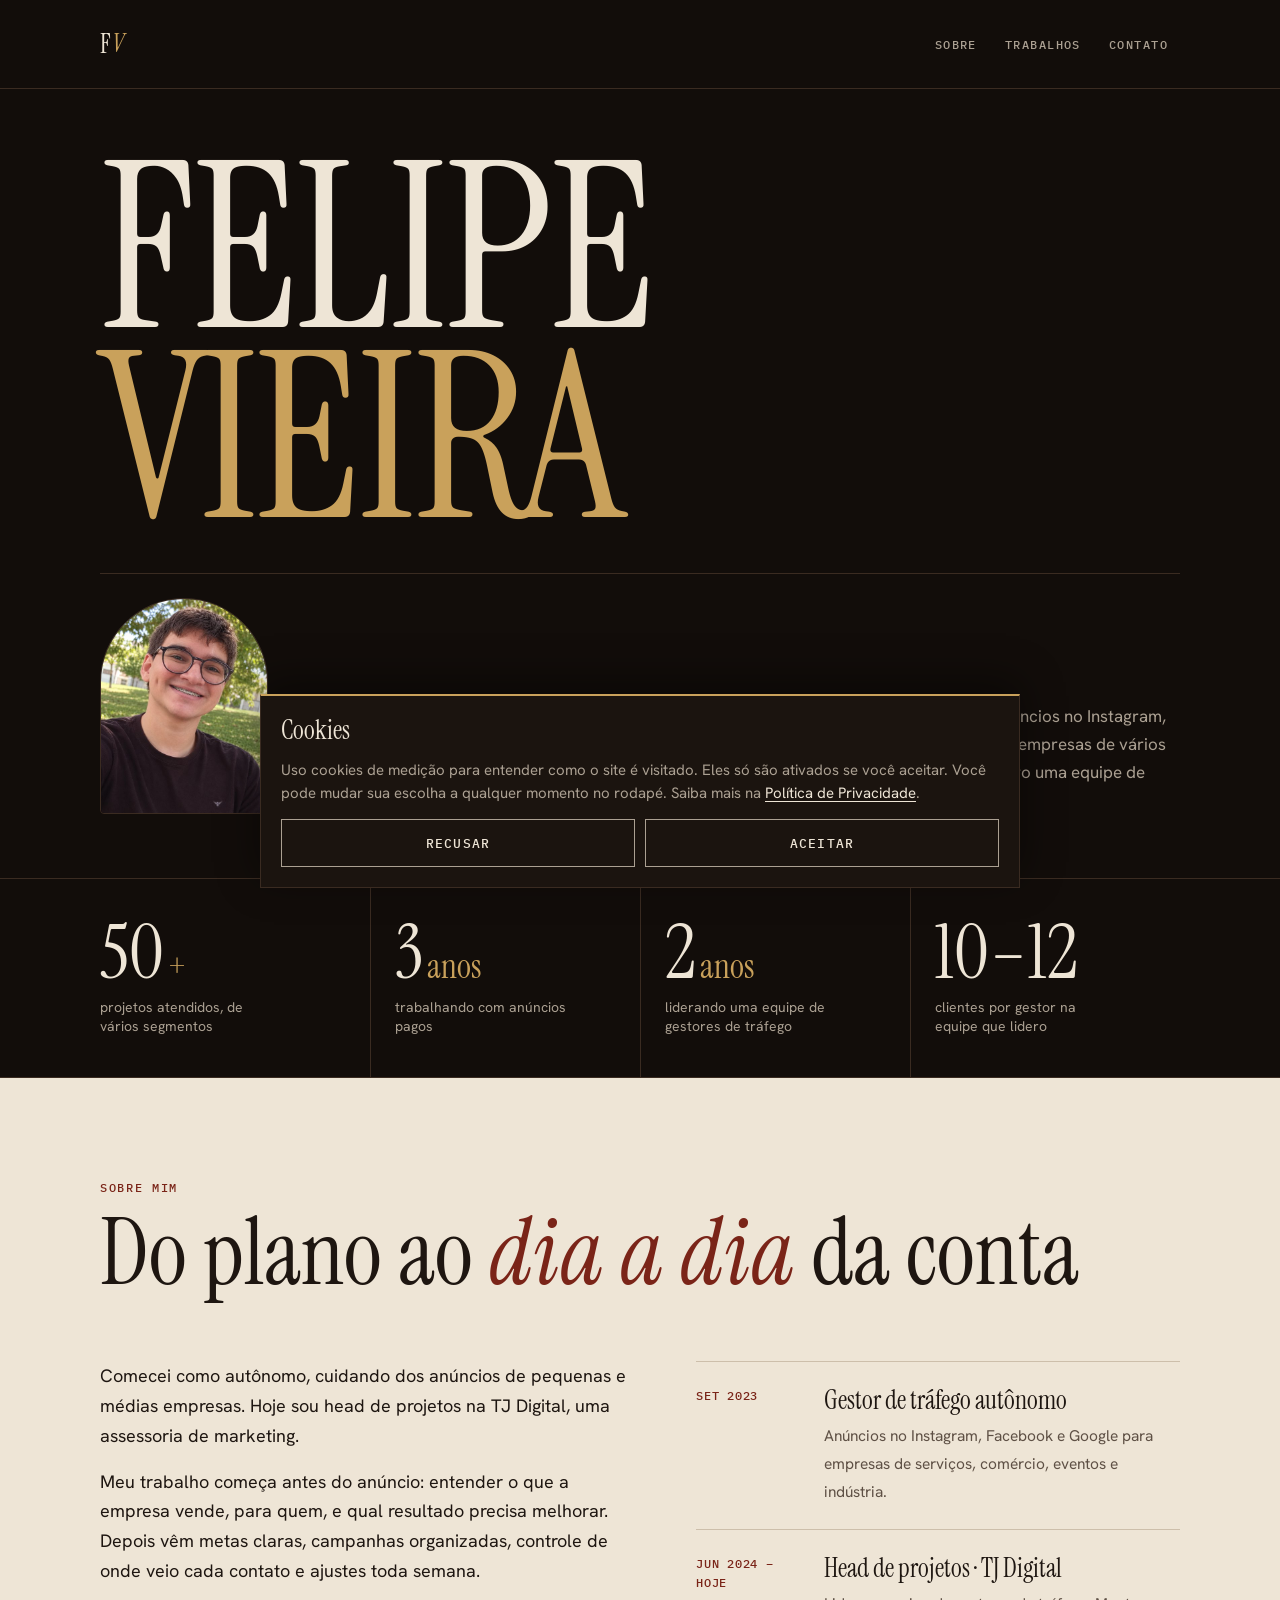
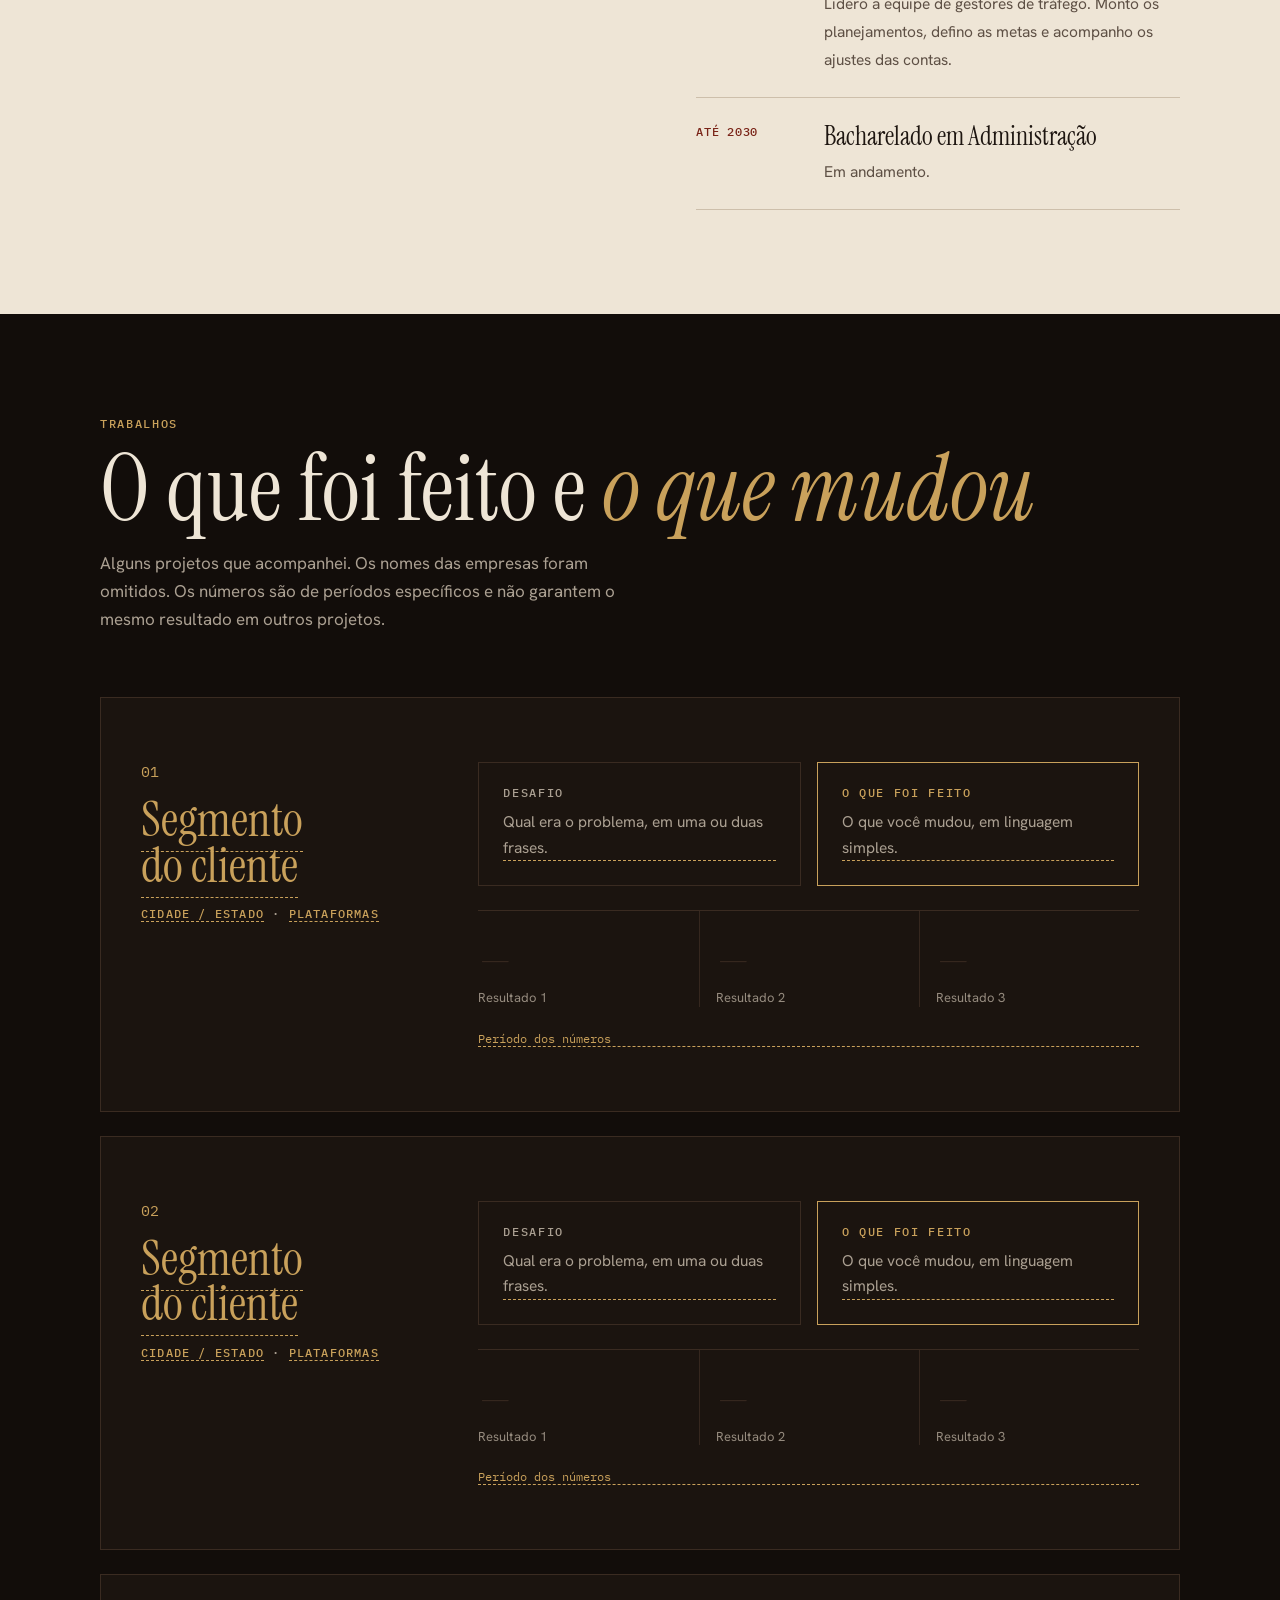
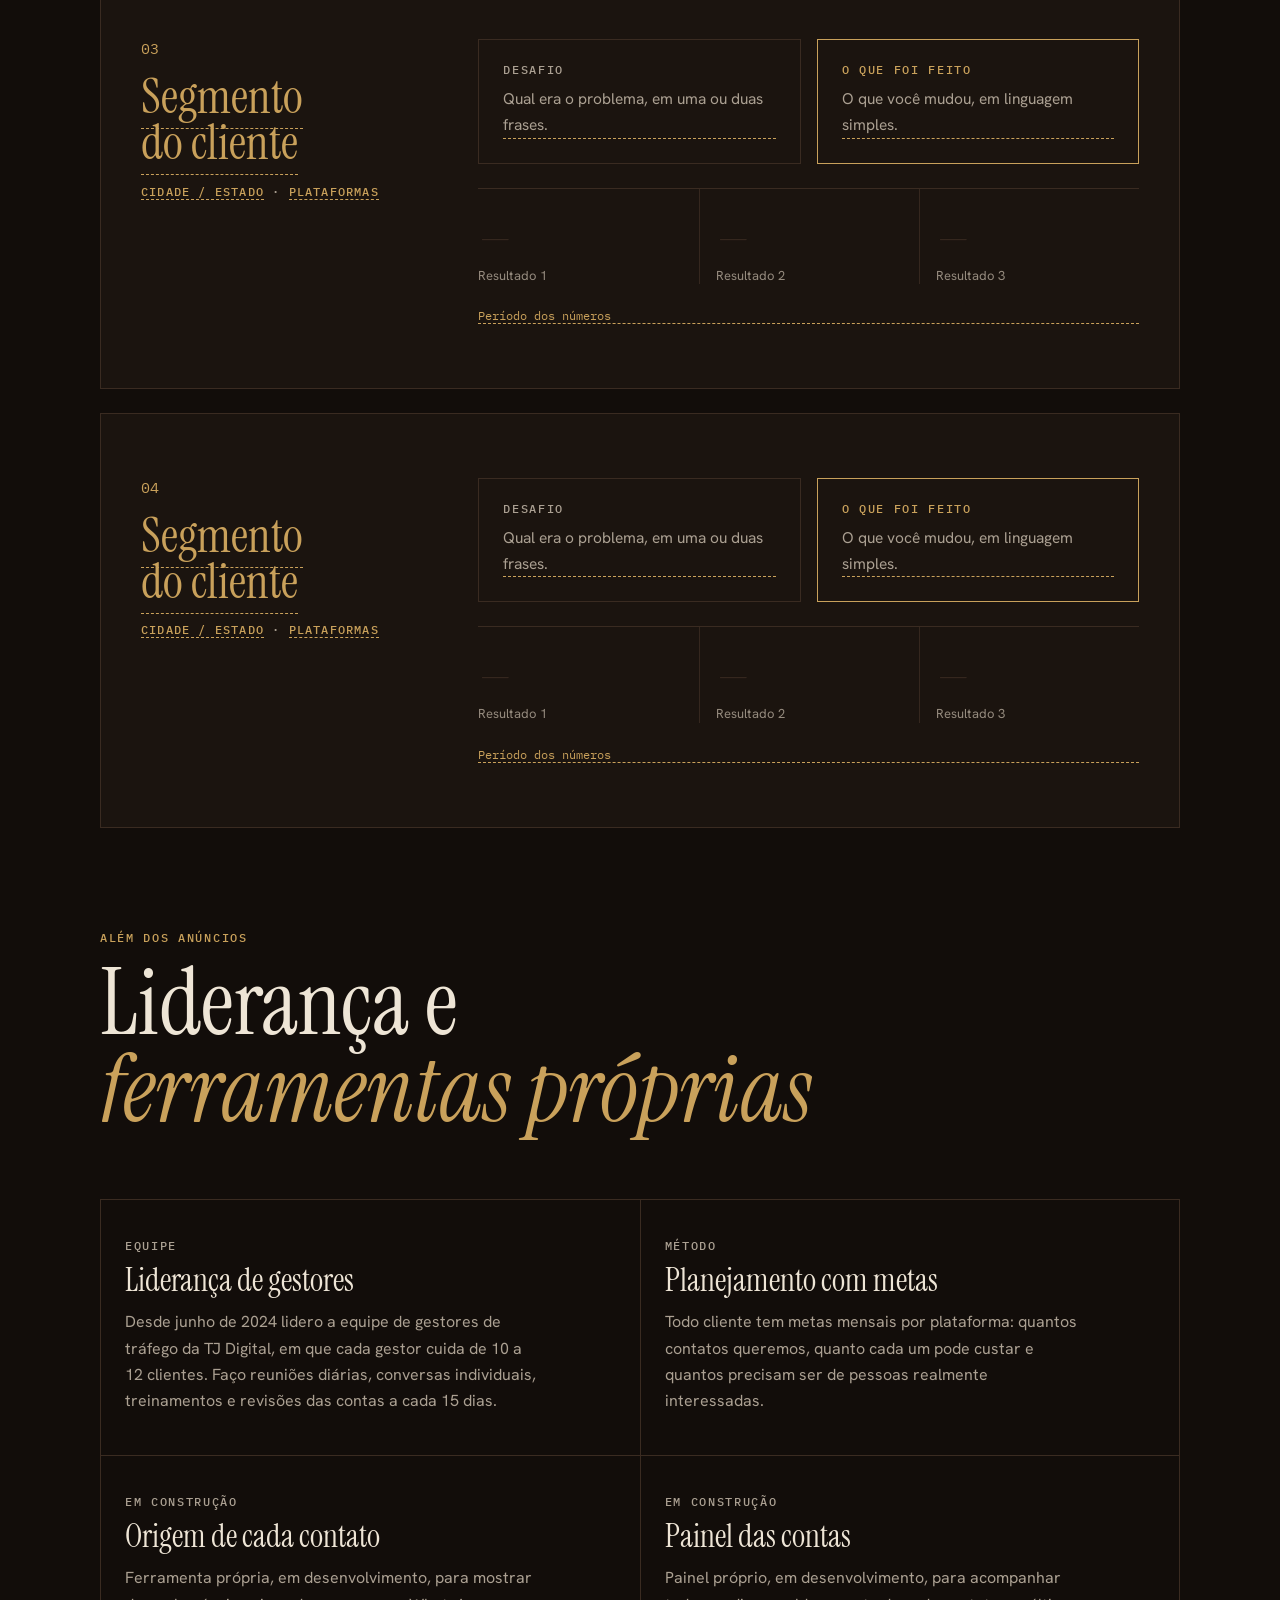
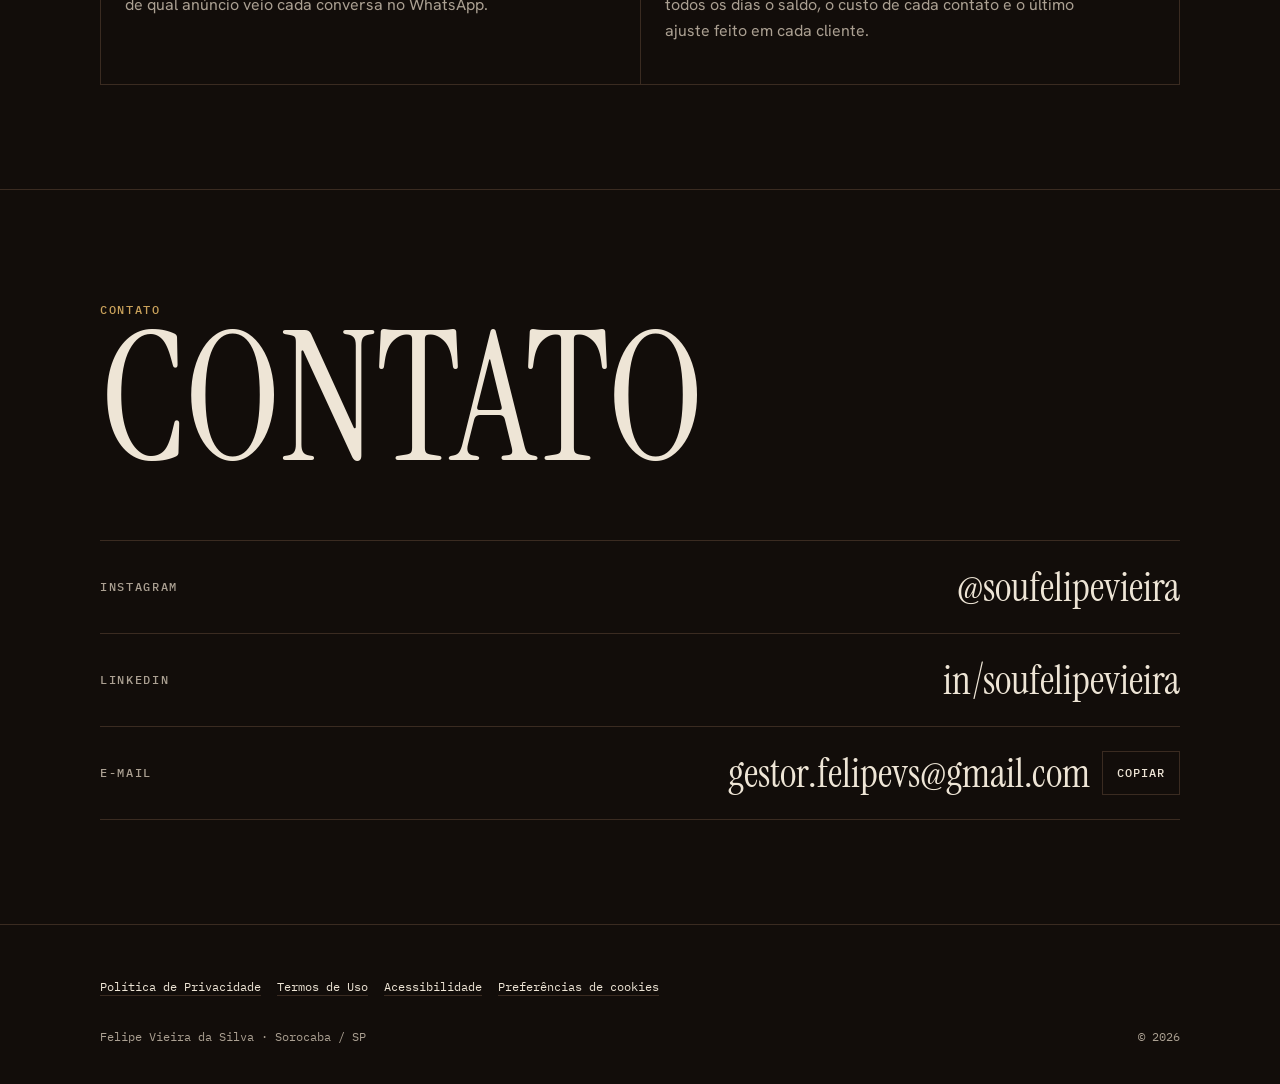
==== commit 25cd0983: "Adiciona privacidade, termos, acessibilidade e aviso de cookies (LGPD) - Consent Mode do Google: med" ====
--- a/index.html
+++ b/index.html
@@ -1,6 +1,18 @@
 <!doctype html>
 <html lang="pt-BR">
 <head>
+<script>
+  /* Consentimento padrão: negado até o visitante aceitar (LGPD). Vem antes do Tag Manager. */
+  window.dataLayer = window.dataLayer || [];
+  function gtag(){dataLayer.push(arguments);}
+  gtag('consent', 'default', {
+    analytics_storage: 'denied', ad_storage: 'denied', ad_user_data: 'denied', ad_personalization: 'denied',
+    functionality_storage: 'granted', security_storage: 'granted', wait_for_update: 500
+  });
+  try { if (localStorage.getItem('fv_consent_v1') === 'granted') {
+    gtag('consent', 'update', { analytics_storage: 'granted', ad_storage: 'granted', ad_user_data: 'granted', ad_personalization: 'granted' });
+  } } catch (e) {}
+</script>
 <script async src="https://www.googletagmanager.com/gtm.js?id=GTM-PTPLWL6Q"></script>
 <script>
   window.dataLayer = window.dataLayer || [];
@@ -20,6 +32,7 @@
 <link rel="preconnect" href="https://fonts.googleapis.com">
 <link rel="preconnect" href="https://fonts.gstatic.com" crossorigin>
 <link rel="stylesheet" href="https://fonts.googleapis.com/css2?family=Instrument+Serif:ital@0;1&family=Hanken+Grotesk:wght@400;500;600&family=IBM+Plex+Mono:wght@400;500&display=swap">
+<link rel="stylesheet" href="site.css">
 <style>
 html,body{margin:0}img{max-width:100%}[hidden]{display:none!important}
 
@@ -61,7 +74,7 @@
 .mono{font:400 26px/1 var(--f-display);letter-spacing:.02em;text-decoration:none}
 .mono i{color:var(--gold)}
 .nav ul{list-style:none;margin:0;padding:0;display:flex;gap:4px}
-.nav a.l{display:inline-block;padding:10px 12px;font:500 12px var(--f-data);letter-spacing:.12em;text-transform:uppercase;text-decoration:none;color:var(--paper-dim)}
+.nav a.l{display:inline-flex;align-items:center;min-height:44px;padding:0 12px;font:500 12px var(--f-data);letter-spacing:.12em;text-transform:uppercase;text-decoration:none;color:var(--paper-dim)}
 .nav a.l:hover{color:var(--paper)}
 
 .hero{padding-block:var(--s-5) var(--s-5)}
@@ -153,7 +166,7 @@
 .contact-list a{font:400 clamp(26px,4vw,40px)/1.1 var(--f-display);text-decoration:none;overflow-wrap:anywhere;min-width:0}
 .contact-list a:hover{color:var(--gold)}
 .contact-list .v{display:flex;flex-wrap:wrap;align-items:center;gap:12px;flex:1;justify-content:flex-end;min-width:0}
-.copy{font:500 12px var(--f-data);letter-spacing:.08em;text-transform:uppercase;padding:10px 14px;background:transparent;border:1px solid var(--line);color:var(--paper);cursor:pointer;min-height:40px}
+.copy{font:500 12px var(--f-data);letter-spacing:.08em;text-transform:uppercase;padding:10px 14px;background:transparent;border:1px solid var(--line);color:var(--paper);cursor:pointer;min-height:44px}
 .copy:hover{border-color:var(--gold)}
 .ph{color:var(--gold);border-bottom:1px dashed var(--gold)}
 footer{padding-block:var(--s-4);border-top:1px solid var(--line)}
@@ -185,10 +198,20 @@
 </head>
 <body>
 <a class="skip" href="#conteudo">Pular para o conteúdo</a>
+<div class="cookie" id="cookie-banner" role="region" aria-label="Aviso de cookies" hidden>
+  <div class="cookie-box">
+    <h2>Cookies</h2>
+    <p>Uso cookies de medição para entender como o site é visitado. Eles só são ativados se você aceitar. Você pode mudar sua escolha a qualquer momento no rodapé. Saiba mais na <a href="privacidade.html#cookies">Política de Privacidade</a>.</p>
+    <div class="cookie-actions">
+      <button type="button" data-reject>Recusar</button>
+      <button type="button" data-accept>Aceitar</button>
+    </div>
+  </div>
+</div>
 
 <nav class="nav" aria-label="Principal">
   <div class="wrap">
-    <a class="mono" href="#topo" aria-label="Início">F<i>V</i></a>
+    <a class="mono" href="#topo" aria-label="Felipe Vieira, voltar ao início">F<i>V</i></a>
     <ul>
       <li><a class="l" href="#sobre">Sobre</a></li>
       <li><a class="l" href="#trabalhos">Trabalhos</a></li>
@@ -216,7 +239,7 @@
 <section class="numbers" aria-label="Números">
   <div class="wrap">
     <ul>
-      <li class="reveal"><b>50<small>+</small></b><span>empresas atendidas, de vários segmentos</span></li>
+      <li class="reveal"><b>50<small>+</small></b><span>projetos atendidos, de vários segmentos</span></li>
       <li class="reveal"><b>3<small>anos</small></b><span>trabalhando com anúncios pagos</span></li>
       <li class="reveal"><b>2<small>anos</small></b><span>liderando uma equipe de gestores de tráfego</span></li>
       <li class="reveal"><b>10–12</b><span>clientes por gestor na equipe que lidero</span></li>
@@ -249,13 +272,13 @@
     <div class="reveal head">
       <span class="label">Trabalhos</span>
       <h2>O que foi feito e <em>o que mudou</em></h2>
-      <p>Alguns projetos que acompanhei. Os nomes das empresas foram omitidos.</p>
+      <p>Alguns projetos que acompanhei. Os nomes das empresas foram omitidos. Os números são de períodos específicos e não garantem o mesmo resultado em outros projetos.</p>
     </div>
 
     <div class="cases">
       <article class="reveal case">
         <div class="case-id">
-          <span class="case-no">01</span>
+          <span class="case-no" aria-hidden="true">01</span>
           <h3><span class="ph">Segmento do cliente</span></h3>
           <span class="case-meta"><span class="ph">Cidade / estado</span> · <span class="ph">Plataformas</span></span>
         </div>
@@ -275,7 +298,7 @@
 
       <article class="reveal case">
         <div class="case-id">
-          <span class="case-no">02</span>
+          <span class="case-no" aria-hidden="true">02</span>
           <h3><span class="ph">Segmento do cliente</span></h3>
           <span class="case-meta"><span class="ph">Cidade / estado</span> · <span class="ph">Plataformas</span></span>
         </div>
@@ -295,7 +318,7 @@
 
       <article class="reveal case">
         <div class="case-id">
-          <span class="case-no">03</span>
+          <span class="case-no" aria-hidden="true">03</span>
           <h3><span class="ph">Segmento do cliente</span></h3>
           <span class="case-meta"><span class="ph">Cidade / estado</span> · <span class="ph">Plataformas</span></span>
         </div>
@@ -315,7 +338,7 @@
 
       <article class="reveal case">
         <div class="case-id">
-          <span class="case-no">04</span>
+          <span class="case-no" aria-hidden="true">04</span>
           <h3><span class="ph">Segmento do cliente</span></h3>
           <span class="case-meta"><span class="ph">Cidade / estado</span> · <span class="ph">Plataformas</span></span>
         </div>
@@ -345,8 +368,8 @@
     <div class="extras">
       <div class="reveal extra"><span class="label dim">Equipe</span><h3>Liderança de gestores</h3><p>Desde junho de 2024 lidero a equipe de gestores de tráfego da TJ Digital, em que cada gestor cuida de 10 a 12 clientes. Faço reuniões diárias, conversas individuais, treinamentos e revisões das contas a cada 15 dias.</p></div>
       <div class="reveal extra"><span class="label dim">Método</span><h3>Planejamento com metas</h3><p>Todo cliente tem metas mensais por plataforma: quantos contatos queremos, quanto cada um pode custar e quantos precisam ser de pessoas realmente interessadas.</p></div>
-      <div class="reveal extra"><span class="label dim">Em construção</span><h3>Origem de cada contato</h3><p>Ferramenta própria que mostra de qual anúncio veio cada conversa no WhatsApp.</p></div>
-      <div class="reveal extra"><span class="label dim">Em construção</span><h3>Painel das contas</h3><p>Painel próprio para acompanhar todos os dias o saldo, o custo de cada contato e o último ajuste feito em cada cliente.</p></div>
+      <div class="reveal extra"><span class="label dim">Em construção</span><h3>Origem de cada contato</h3><p>Ferramenta própria, em desenvolvimento, para mostrar de qual anúncio veio cada conversa no WhatsApp.</p></div>
+      <div class="reveal extra"><span class="label dim">Em construção</span><h3>Painel das contas</h3><p>Painel próprio, em desenvolvimento, para acompanhar todos os dias o saldo, o custo de cada contato e o último ajuste feito em cada cliente.</p></div>
     </div>
   </div>
 </section>
@@ -365,7 +388,20 @@
 
 </main>
 
-<footer><div class="wrap"><span>Felipe Vieira da Silva</span><span>Sorocaba / SP · 2026</span></div></footer>
+<footer class="site-footer">
+  <div class="wrap">
+    <nav aria-label="Informações legais">
+      <ul>
+        <li><a href="privacidade.html">Política de Privacidade</a></li>
+        <li><a href="termos.html">Termos de Uso</a></li>
+        <li><a href="acessibilidade.html">Acessibilidade</a></li>
+        <li><button type="button" data-cookie-prefs>Preferências de cookies</button></li>
+      </ul>
+    </nav>
+    <div class="row"><span>Felipe Vieira da Silva · Sorocaba / SP</span><span>© 2026</span></div>
+  </div>
+</footer>
+<script src="cookies.js" defer></script>
 
 <script>
 document.getElementById('copyBtn').addEventListener('click',function(){
--- a/site.css
+++ b/site.css
@@ -0,0 +1,43 @@
+/* Estilos compartilhados: aviso de cookies, rodapé e páginas de texto (privacidade, termos, acessibilidade). */
+:root{
+  --ink:#120D0A; --ink-2:#1B140F; --line:#3A2B21; --paper:#EEE5D6; --paper-dim:#ABA092; --gold:#C9A15B;
+  --f-display:'Instrument Serif','Times New Roman',Georgia,serif;
+  --f-body:'Hanken Grotesk',system-ui,-apple-system,'Segoe UI',sans-serif;
+  --f-data:'IBM Plex Mono',ui-monospace,Menlo,monospace;
+  color-scheme:dark;
+}
+/* rodapé */
+.site-footer{padding-block:40px;border-top:1px solid var(--line);font:400 13px/1.6 var(--f-data);color:var(--paper-dim)}
+.site-footer .wrap{display:flex;flex-direction:column;gap:20px}
+.site-footer nav ul{list-style:none;margin:0;padding:0;display:flex;flex-wrap:wrap;gap:4px 8px}
+.site-footer nav a,.site-footer nav button{display:inline-flex;align-items:center;min-height:44px;padding:0 8px;margin-left:-8px;color:var(--paper);text-decoration:underline;text-decoration-color:var(--line);text-underline-offset:4px;background:none;border:0;font:inherit;cursor:pointer}
+.site-footer nav a:hover,.site-footer nav button:hover{text-decoration-color:var(--gold)}
+.site-footer .row{display:flex;flex-wrap:wrap;justify-content:space-between;gap:8px}
+/* aviso de cookies */
+.cookie{position:fixed;left:0;right:0;bottom:0;z-index:50;padding:0 max(12px,env(safe-area-inset-left,0px)) calc(12px + env(safe-area-inset-bottom,0px)) max(12px,env(safe-area-inset-right,0px))}
+.cookie[hidden]{display:none!important}
+.cookie-box{max-width:760px;margin:0 auto;background:var(--ink-2);border:1px solid var(--line);border-top:2px solid var(--gold);padding:20px;display:flex;flex-direction:column;gap:14px;box-shadow:0 -12px 40px rgba(0,0,0,.45)}
+.cookie h2{font:400 26px/1.1 var(--f-display);margin:0;color:var(--paper)}
+.cookie p{margin:0;font:400 15px/1.55 var(--f-body);color:var(--paper-dim)}
+.cookie p a{color:var(--paper);text-underline-offset:3px}
+.cookie-actions{display:flex;flex-wrap:wrap;gap:10px}
+.cookie-actions button{flex:1 1 140px;min-height:48px;padding:0 18px;font:500 13px var(--f-data);letter-spacing:.08em;text-transform:uppercase;background:transparent;color:var(--paper);border:1px solid var(--paper-dim);cursor:pointer;transition:border-color .2s,background .2s}
+.cookie-actions button:hover{border-color:var(--gold);background:rgba(201,161,91,.08)}
+/* páginas de texto */
+.legal{padding-block:64px 96px}
+.legal .wrap{max-width:760px}
+.legal .eyebrow{font:500 12px/1 var(--f-data);letter-spacing:.14em;text-transform:uppercase;color:var(--gold)}
+.legal h1{font:400 clamp(48px,9vw,84px)/.95 var(--f-display);margin:16px 0 12px;text-wrap:balance}
+.legal .updated{font:400 13px var(--f-data);color:var(--paper-dim);margin:0 0 40px}
+.legal h2{font:400 32px/1.1 var(--f-display);margin:48px 0 12px;color:var(--paper)}
+.legal p,.legal li{color:#d9cfc0;font-size:17px;line-height:1.7;max-width:65ch}
+.legal p{margin:0 0 14px}
+.legal ul{margin:0 0 14px;padding-left:22px}
+.legal li{margin-bottom:8px}
+.legal strong{color:var(--paper);font-weight:600}
+.legal a{color:var(--gold);text-underline-offset:3px}
+.legal .note{border-left:2px solid var(--gold);padding:12px 16px;background:var(--ink-2);margin:24px 0}
+.legal table{border-collapse:collapse;width:100%;font-size:15px;margin:8px 0 16px}
+.legal .tw{overflow-x:auto}
+.legal th,.legal td{border:1px solid var(--line);padding:10px 12px;text-align:left;vertical-align:top;color:#d9cfc0}
+.legal th{font:500 12px var(--f-data);letter-spacing:.08em;text-transform:uppercase;color:var(--paper-dim)}
